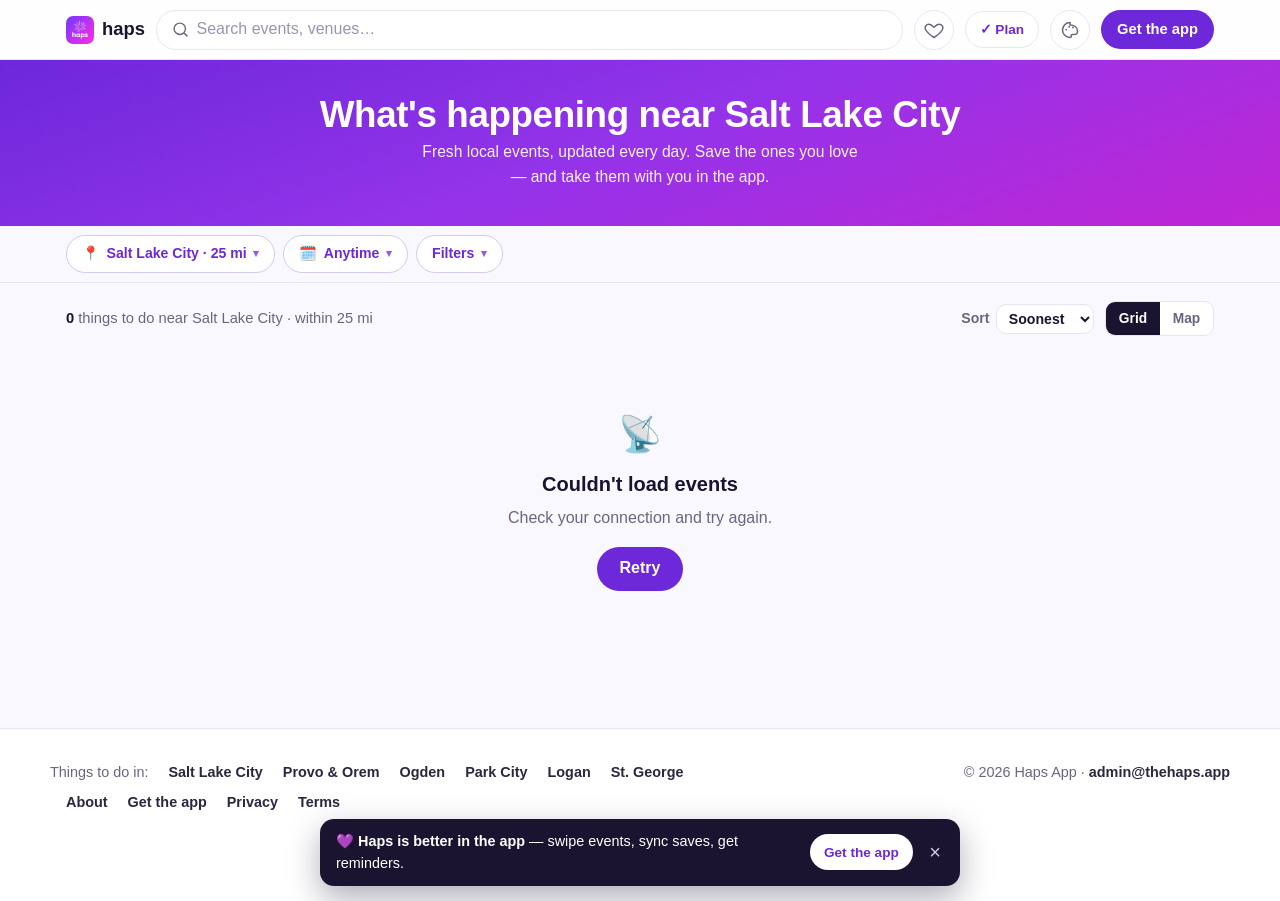
==== index.html @ 311d40e6 "Mirror the 4 new light themes to the web theme picker Add Meadow / Rose / Sky / Linen to events.css " ====
<!DOCTYPE html>
<html lang="en">
<head>
<meta charset="utf-8">
<meta name="viewport" content="width=device-width, initial-scale=1">
<title>Haps — Things to Do in Salt Lake City &amp; Utah | Local Events</title>
<meta name="description" content="Find things to do in Salt Lake City, Provo, Ogden, Park City, and across Utah — concerts, festivals, food, family fun, and more. Browse, filter, and save local events with Haps.">
<link rel="canonical" href="https://thehaps.app/">
<link rel="icon" href="/assets/icon-512.png">
<link rel="apple-touch-icon" href="/assets/icon-512.png">
<meta name="apple-itunes-app" content="app-id=6775696204">
<script>
// Shared event links land here as /#e={id}. Point the Smart App Banner's
// Open button at the event so the app deep-links straight to it. Must run
// synchronously in <head> — Safari reads the meta at page load.
(function () {
  var m = location.hash.match(/[#&]e=([A-Za-z0-9-]+)/);
  if (m) document.querySelector('meta[name="apple-itunes-app"]')
    .setAttribute('content', 'app-id=6775696204, app-argument=https://thehaps.app/event/' + m[1]);
})();
</script>
<meta property="og:type" content="website">
<meta property="og:site_name" content="Haps">
<meta property="og:title" content="Haps — Things to do near you">
<meta property="og:description" content="Concerts, food, festivals, family fun and more across Utah. Browse, filter, and save local events.">
<meta property="og:url" content="https://thehaps.app/">
<meta property="og:image" content="https://thehaps.app/assets/og-image.png">
<meta name="twitter:card" content="summary_large_image">
<script>
// Apply the saved theme before CSS paints, so there's no flash of the default.
(function () {
  try {
    var t = localStorage.getItem('hapsWebTheme');
    if (t) document.documentElement.setAttribute('data-theme', t);
  } catch (e) { /* private mode */ }
})();
</script>
<link rel="stylesheet" href="/events/events.css?v=10">
<script src="/assets/analytics.js"></script>
</head>
<body>

  <header class="topbar">
    <div class="topbar-inner">
      <a class="brand" href="/"><img src="/assets/icon-512.png" alt=""> haps</a>
      <div class="searchbox">
        <svg viewBox="0 0 24 24" aria-hidden="true"><path d="M21 21l-4.35-4.35M11 19a8 8 0 1 1 0-16 8 8 0 0 1 0 16z" fill="none" stroke="currentColor" stroke-width="2" stroke-linecap="round"/></svg>
        <input id="searchInput" type="search" placeholder="Search events, venues…" autocomplete="off" aria-label="Search events">
        <button id="searchClear" class="search-clear" aria-label="Clear search" hidden>&times;</button>
      </div>
      <button id="savedBtn" class="saved-btn" aria-pressed="false" title="Your saved events">
        <svg viewBox="0 0 24 24" aria-hidden="true"><path d="M12 21s-7.5-4.8-10-9.3C.4 8.6 2.4 5 6 5c2.2 0 3.6 1.2 6 3.6C14.4 6.2 15.8 5 18 5c3.6 0 5.6 3.6 4 6.7C19.5 16.2 12 21 12 21z"/></svg>
        <span id="savedCount" class="saved-count" hidden>0</span>
      </button>
      <div class="theme-wrap" id="themeWrap">
        <button id="themeBtn" class="theme-btn" title="Choose a theme" aria-haspopup="menu" aria-expanded="false">
          <svg viewBox="0 0 24 24" aria-hidden="true"><path d="M12 3a9 9 0 0 0 0 18c1.1 0 1.8-.9 1.5-1.9-.3-.9.4-1.6 1.3-1.6H17a4 4 0 0 0 4-4c0-5-4-7.5-9-7.5z" fill="none" stroke="currentColor" stroke-width="1.8" stroke-linejoin="round"/><circle cx="7.5" cy="11.5" r="1.1" fill="currentColor"/><circle cx="11" cy="8" r="1.1" fill="currentColor"/><circle cx="15.5" cy="9" r="1.1" fill="currentColor"/></svg>
        </button>
        <div id="themeMenu" class="theme-menu" role="menu" hidden>
          <div class="theme-menu-title">Theme</div>
          <button class="theme-opt" role="menuitemradio" data-theme-val="" style="--sw1:#6d28d9;--sw2:#c026d3"><span class="theme-sw"></span>Classic</button>
          <button class="theme-opt" role="menuitemradio" data-theme-val="aurora" style="--sw1:#6d5df6;--sw2:#c86dd7"><span class="theme-sw"></span>Aurora</button>
          <button class="theme-opt" role="menuitemradio" data-theme-val="daylight" style="--sw1:#4f46e5;--sw2:#ff6b4a"><span class="theme-sw"></span>Daylight</button>
          <button class="theme-opt" role="menuitemradio" data-theme-val="neon" style="--sw1:#0891b2;--sw2:#db2777"><span class="theme-sw"></span>Neon</button>
          <button class="theme-opt" role="menuitemradio" data-theme-val="sunset" style="--sw1:#ff5e62;--sw2:#ffc371"><span class="theme-sw"></span>Sunset</button>
          <button class="theme-opt" role="menuitemradio" data-theme-val="mono" style="--sw1:#141414;--sw2:#4a4a4a"><span class="theme-sw"></span>Mono</button>
          <button class="theme-opt" role="menuitemradio" data-theme-val="meadow" style="--sw1:#10b981;--sw2:#0891b2"><span class="theme-sw"></span>Meadow</button>
          <button class="theme-opt" role="menuitemradio" data-theme-val="rose" style="--sw1:#fb7185;--sw2:#e11d48"><span class="theme-sw"></span>Rose</button>
          <button class="theme-opt" role="menuitemradio" data-theme-val="sky" style="--sw1:#38bdf8;--sw2:#0284c7"><span class="theme-sw"></span>Sky</button>
          <button class="theme-opt" role="menuitemradio" data-theme-val="linen" style="--sw1:#f59e0b;--sw2:#b45309"><span class="theme-sw"></span>Linen</button>
        </div>
      </div>
      <div class="auth-wrap" id="authWrap" hidden>
        <button id="authBtn" class="auth-btn" title="Sign in" aria-haspopup="menu" aria-expanded="false">
          <span id="authLabel" class="auth-label">Sign in</span>
          <img id="authAvatar" class="auth-avatar" alt="" hidden>
        </button>
        <div id="authMenu" class="auth-menu" role="menu" hidden>
          <div class="auth-id">
            <strong id="authName"></strong>
            <span id="authEmail"></span>
          </div>
          <button id="signOutBtn" class="auth-signout" role="menuitem">Sign out</button>
        </div>
      </div>
      <a class="getapp-btn" href="/beta">Get the app</a>
    </div>
  </header>

  <section class="heroband" id="heroband">
    <h1>What's happening <span id="heroCity">near you</span></h1>
    <p>Fresh local events, updated every day. Save the ones you love — and take them with you in the app.</p>
  </section>

  <div class="filterbar" id="filterbar">
    <div class="pills-row">
      <button class="pill" id="locPill" aria-expanded="false" aria-controls="panelLoc">
        <span aria-hidden="true">📍</span><span class="pill-label" id="locLabel">Salt Lake City · 25 mi</span><span class="caret" aria-hidden="true">▾</span>
      </button>
      <button class="pill" id="timePill" aria-expanded="false" aria-controls="panelTime">
        <span aria-hidden="true">🗓️</span><span class="pill-label" id="timeLabel">Anytime</span><span class="caret" aria-hidden="true">▾</span>
      </button>
      <button class="pill" id="filtersPill" aria-expanded="false" aria-controls="panelFilters">
        <span class="pill-label" id="filtersLabel">Filters</span><span class="caret" aria-hidden="true">▾</span>
      </button>
    </div>

    <div class="panel" id="panelLoc" hidden aria-label="Location">
      <button class="loc-geo" id="useGeo">🧭 Use my location</button>
      <div class="loc-cities" id="cityList"></div>
      <h3 class="panel-h">Search radius · <output id="radiusVal" for="radiusSlider">25 mi</output></h3>
      <div class="loc-radius">
        <span class="rad-end" aria-hidden="true">1</span>
        <input type="range" class="rad-slider" id="radiusSlider" min="1" max="75" step="1" value="25" aria-label="Search radius in miles">
        <span class="rad-end" aria-hidden="true">75</span>
      </div>
      <p class="loc-note">Not in one of these areas yet? <a href="/about/#request">Request your city →</a></p>
    </div>

    <div class="panel" id="panelTime" hidden aria-label="When">
      <div class="chip-wrap" id="timeChips" role="group" aria-label="When">
        <button class="chip is-on" data-when="all">Anytime</button>
        <button class="chip" data-when="now">Now</button>
        <button class="chip" data-when="today">Today</button>
        <button class="chip" data-when="tonight">Tonight</button>
        <button class="chip" data-when="tomorrow">Tomorrow</button>
        <button class="chip" data-when="weekend">This weekend</button>
        <button class="chip" data-when="week">Next 7 days</button>
        <button class="chip" id="dateChip" aria-haspopup="dialog">📅 Pick a date</button>
      </div>
    </div>

    <div class="panel" id="panelFilters" hidden aria-label="Filters">
      <h3 class="panel-h">Price</h3>
      <div class="chip-wrap">
        <button class="chip chip-free" id="freeChip" aria-pressed="false">Free events only</button>
      </div>
      <h3 class="panel-h">Categories</h3>
      <div class="chip-wrap" id="catChips" role="group" aria-label="Categories"></div>
      <button class="panel-clear" id="filtersClear" hidden>Clear all filters</button>
    </div>
  </div>

  <main class="content">
    <div class="toolbar">
      <p class="result-meta" id="resultMeta">Loading events…</p>
      <div class="toolbar-right">
        <label class="sort-wrap">Sort
          <select id="sortSel" aria-label="Sort events">
            <option value="soonest">Soonest</option>
            <option value="trending">Trending</option>
          </select>
        </label>
        <div class="view-toggle" role="group" aria-label="View">
          <button id="viewGrid" class="is-on" aria-pressed="true">Grid</button>
          <button id="viewMap" aria-pressed="false">Map</button>
        </div>
      </div>
    </div>

    <div class="saved-note" id="savedNote" hidden>
      <strong>Your saves live in this browser.</strong> Sign in or get the Haps app to sync them across your devices. <a href="/beta">Get the app →</a>
    </div>

    <div class="grid" id="grid" aria-live="polite"></div>
    <div id="mapWrap" class="map-wrap" hidden><div id="map"></div></div>

    <div class="state-box" id="stateBox" hidden></div>
    <div class="load-more" id="loadMoreWrap" hidden>
      <button id="loadMoreBtn" class="load-more-btn">Show more events</button>
    </div>
    <div id="sentinel" aria-hidden="true"></div>
  </main>

  <div class="app-banner" id="appBanner" hidden>
    <span>💜 <strong>Haps is better in the app</strong> — swipe events, sync saves, get reminders.</span>
    <a href="/beta">Get the app</a>
    <button id="bannerClose" aria-label="Dismiss">&times;</button>
  </div>

  <dialog class="cal-dialog" id="calDialog" aria-label="Pick a date">
    <div class="cal-head">
      <h2 id="calTitle">Month</h2>
      <div class="cal-nav">
        <button class="dlg-close" id="calPrev" aria-label="Previous month">‹</button>
        <button class="dlg-close" id="calNext" aria-label="Next month">›</button>
        <button class="dlg-close" data-close="calDialog" aria-label="Close">&times;</button>
      </div>
    </div>
    <div class="cal-dow" id="calDow" aria-hidden="true"></div>
    <div class="cal-days" id="calGrid"></div>
    <button class="cal-clear" id="calClear">Clear date — show any time</button>
  </dialog>

  <dialog class="detail-dialog" id="detailDialog" aria-label="Event details">
    <div id="detailBody"></div>
  </dialog>

  <dialog class="img-dialog" id="imgDialog" aria-label="Event image, tap to close">
    <button class="dlg-close img-close" data-close="imgDialog" aria-label="Close image">&times;</button>
    <img id="imgFull" src="" alt="Event image">
  </dialog>

  <div class="toast" id="toast" role="status" aria-live="polite" hidden></div>

  <footer class="footer">
    <div class="inner">
      <span class="links">Things to do in:
        <a href="/events/salt-lake-city/">Salt Lake City</a>
        <a href="/events/provo/">Provo &amp; Orem</a>
        <a href="/events/ogden/">Ogden</a>
        <a href="/events/park-city/">Park City</a>
        <a href="/events/logan/">Logan</a>
        <a href="/events/st-george/">St. George</a>
      </span>
      <span>© 2026 Haps App · <a href="mailto:admin@thehaps.app">admin@thehaps.app</a></span>
      <span class="links">
        <a href="/about/">About</a>
        <a href="/beta">Get the app</a>
        <a href="/privacy">Privacy</a>
        <a href="/terms">Terms</a>
      </span>
    </div>
  </footer>

  <noscript>
    <div style="max-width:560px;margin:3rem auto;padding:0 1.25rem;text-align:center;font-family:sans-serif">
      <p>Browsing events on the web needs JavaScript enabled.</p>
      <p><a href="/events/salt-lake-city/">Things to do in Salt Lake City</a> · <a href="/events/provo/">Provo</a> · <a href="/events/ogden/">Ogden</a> · <a href="/events/park-city/">Park City</a> · <a href="/events/logan/">Logan</a> · <a href="/events/st-george/">St. George</a></p>
      <p><a href="/about/">Learn about Haps</a> · <a href="/beta">Get the app →</a></p>
    </div>
  </noscript>

  <script src="https://cdn.jsdelivr.net/npm/@supabase/supabase-js@2"></script>
  <script src="/events/app.js?v=17"></script>
</body>
</html>
---- events/events.css ----
/* Haps — /events web browser */
:root {
  /* Classic (default) — the app's original violet/fuchsia. */
  --violet: #6d28d9;
  --violet-2: #9333ea;
  --fuchsia: #c026d3;
  --ink: #1b1430;
  --body: #2c2640;
  --muted: #6b6580;
  --line: #e9e4f2;
  --bg: #faf8ff;
  --card: #ffffff;
  --shadow: 0 2px 10px rgba(27,20,48,.07);
  --shadow-lift: 0 10px 28px rgba(27,20,48,.16);
  --radius: 18px;
  --maxw: 1180px;
  /* Accent-derived tokens (themes override these). */
  --accent-hover: #5b21b6;
  --accent-soft: #f6f1ff;
  --accent-soft2: #f3edff;
  --saved-soft: #fdf2fb;
  --saved-line: #f0c8ec;
  --accent-glow: rgba(109,40,217,.13);
  --accent-shadow: rgba(109,40,217,.28);
  --g1: #6d28d9;
  --g2: #9333ea;
  --g3: #c026d3;
}

/* ---- Themes (match the app's design palettes; the web browser is light-first,
   so each uses that design's AA-compliant light accents). Set via the
   data-theme attribute on <html>. ---- */
:root[data-theme="aurora"] {
  --violet: #5d4de6; --violet-2: #7c6bf0; --fuchsia: #9b5de5;
  --bg: #f5f4fb; --accent-hover: #4a3ccf;
  --accent-soft: #f1effb; --accent-soft2: #ece9fb;
  --saved-soft: #f5effb; --saved-line: #ddd0f5;
  --accent-glow: rgba(93,77,230,.15); --accent-shadow: rgba(93,77,230,.30);
  --g1: #6d5df6; --g2: #9b6bff; --g3: #c86dd7;
}
:root[data-theme="daylight"] {
  --violet: #4f46e5; --violet-2: #6f66f5; --fuchsia: #ff6b4a;
  --bg: #fbfaf7; --accent-hover: #3a32cc;
  --accent-soft: #eeedfc; --accent-soft2: #e9e8fb;
  --saved-soft: #fff0ec; --saved-line: #ffd2c6;
  --accent-glow: rgba(79,70,229,.15); --accent-shadow: rgba(79,70,229,.30);
  --g1: #4f46e5; --g2: #7c6bf0; --g3: #ff6b4a;
}
:root[data-theme="neon"] {
  --violet: #0e7490; --violet-2: #0891b2; --fuchsia: #db2777;
  --bg: #f0f8fa; --accent-hover: #0b5d74;
  --accent-soft: #e2f3f7; --accent-soft2: #d8eef3;
  --saved-soft: #fdecf4; --saved-line: #f5c2da;
  --accent-glow: rgba(8,145,178,.15); --accent-shadow: rgba(8,145,178,.32);
  --g1: #0891b2; --g2: #6d5df6; --g3: #db2777;
}
:root[data-theme="sunset"] {
  --violet: #c73c1e; --violet-2: #e0552e; --fuchsia: #d97316;
  --bg: #fff7f0; --accent-hover: #a82f15;
  --accent-soft: #fdeee6; --accent-soft2: #fbe7da;
  --saved-soft: #fdeee6; --saved-line: #f5cdb3;
  --accent-glow: rgba(199,60,30,.15); --accent-shadow: rgba(199,60,30,.30);
  --g1: #ff5e62; --g2: #ff9966; --g3: #ffc371;
}
:root[data-theme="mono"] {
  --violet: #141414; --violet-2: #2e2e2e; --fuchsia: #141414;
  --ink: #0a0a0a; --body: #2a2a2a; --muted: #6a6a6a; --line: #e2e2dc;
  --bg: #f4f4f0; --accent-hover: #000000;
  --accent-soft: #ececea; --accent-soft2: #e6e6e2;
  --saved-soft: #ececea; --saved-line: #cfcfca;
  --accent-glow: rgba(20,20,20,.12); --accent-shadow: rgba(20,20,20,.22);
  --g1: #141414; --g2: #2e2e2e; --g3: #4a4a4a;
}
:root[data-theme="meadow"] {
  --violet: #047857; --violet-2: #0e7490; --fuchsia: #0e7490;
  --bg: #f4faf6; --accent-hover: #036848;
  --accent-soft: #e8f5ef; --accent-soft2: #def0e8;
  --saved-soft: #e8f5ef; --saved-line: #bfe3d4;
  --accent-glow: rgba(4,120,87,.15); --accent-shadow: rgba(4,120,87,.28);
  --g1: #10b981; --g2: #0e9f6e; --g3: #0891b2;
}
:root[data-theme="rose"] {
  --violet: #be123c; --violet-2: #e11d48; --fuchsia: #e11d48;
  --bg: #fff5f7; --accent-hover: #9f0e33;
  --accent-soft: #fdeaf0; --accent-soft2: #fbe0e9;
  --saved-soft: #fdeaf0; --saved-line: #f5c2d5;
  --accent-glow: rgba(190,18,60,.14); --accent-shadow: rgba(190,18,60,.28);
  --g1: #fb7185; --g2: #f43f5e; --g3: #e11d48;
}
:root[data-theme="sky"] {
  --violet: #0369a1; --violet-2: #2563eb; --fuchsia: #2563eb;
  --bg: #f1f8fd; --accent-hover: #02547f;
  --accent-soft: #e6f2fb; --accent-soft2: #d9ecfa;
  --saved-soft: #e6f2fb; --saved-line: #bbddf5;
  --accent-glow: rgba(3,105,161,.14); --accent-shadow: rgba(3,105,161,.28);
  --g1: #38bdf8; --g2: #0ea5e9; --g3: #0284c7;
}
:root[data-theme="linen"] {
  --violet: #9a3412; --violet-2: #b45309; --fuchsia: #b45309;
  --bg: #faf6ef; --accent-hover: #7e2a0e;
  --accent-soft: #f6eee3; --accent-soft2: #f2e6d5;
  --saved-soft: #f6eee3; --saved-line: #e5cba8;
  --accent-glow: rgba(154,52,18,.14); --accent-shadow: rgba(154,52,18,.28);
  --g1: #f59e0b; --g2: #d97706; --g3: #b45309;
}
* { box-sizing: border-box; }
[hidden] { display: none !important; }
html { scroll-behavior: smooth; }
body {
  margin: 0; color: var(--body); background: var(--bg);
  font: 16px/1.55 -apple-system, BlinkMacSystemFont, "Segoe UI", Roboto, Helvetica, Arial, sans-serif;
  -webkit-font-smoothing: antialiased;
}
a { color: var(--violet); text-decoration: none; }
img { max-width: 100%; display: block; }
button { font: inherit; cursor: pointer; -webkit-tap-highlight-color: transparent; }

/* ---- topbar ---- */
.topbar {
  position: sticky; top: 0; z-index: 40;
  background: rgba(255,255,255,.82);
  backdrop-filter: blur(14px); -webkit-backdrop-filter: blur(14px);
  border-bottom: 1px solid var(--line);
}
.topbar-inner {
  max-width: var(--maxw); margin: 0 auto; padding: .6rem 1rem;
  display: flex; align-items: center; gap: .7rem;
}
.brand { display: flex; align-items: center; gap: .5rem; font-weight: 800; color: var(--ink); font-size: 1.15rem; flex: 0 0 auto; }
.brand img { height: 28px; width: 28px; border-radius: 7px; }
.searchbox {
  flex: 1 1 auto; min-width: 0; position: relative; display: flex; align-items: center;
  background: #fff; border: 1px solid var(--line); border-radius: 999px; padding: .42rem .9rem;
  transition: border-color .12s ease, box-shadow .12s ease;
}
.searchbox:focus-within { border-color: var(--violet); box-shadow: 0 0 0 3px var(--accent-glow); }
.searchbox svg { width: 17px; height: 17px; color: var(--muted); flex: 0 0 auto; margin-right: .5rem; }
.searchbox input {
  flex: 1 1 auto; min-width: 0; border: 0; outline: 0; background: none;
  font: inherit; color: var(--ink); padding: 0;
}
.searchbox input::placeholder { color: #9b95ad; }
.searchbox input::-webkit-search-cancel-button { display: none; }
.search-clear {
  border: 0; background: var(--line); color: var(--body);
  width: 20px; height: 20px; border-radius: 50%; line-height: 1; font-size: .95rem;
  display: flex; align-items: center; justify-content: center; flex: 0 0 auto;
}
.saved-btn {
  position: relative; flex: 0 0 auto; width: 40px; height: 40px; border-radius: 50%;
  border: 1px solid var(--line); background: #fff; color: var(--muted);
  display: flex; align-items: center; justify-content: center;
  transition: color .12s ease, border-color .12s ease, background .12s ease;
}
.saved-btn svg { width: 20px; height: 20px; fill: none; stroke: currentColor; stroke-width: 1.8; }
.saved-btn[aria-pressed="true"] { background: var(--saved-soft); border-color: var(--saved-line); color: var(--fuchsia); }
.saved-btn[aria-pressed="true"] svg { fill: currentColor; }
.saved-count {
  position: absolute; top: -4px; right: -4px; min-width: 17px; height: 17px; padding: 0 4px;
  background: var(--fuchsia); color: #fff; font-size: .66rem; font-weight: 800;
  border-radius: 999px; display: flex; align-items: center; justify-content: center;
}
.getapp-btn {
  flex: 0 0 auto; background: var(--violet); color: #fff; font-weight: 700; font-size: .92rem;
  padding: .5rem 1rem; border-radius: 999px; white-space: nowrap;
}
.getapp-btn:hover { background: var(--accent-hover); }

/* ---- theme picker ---- */
.theme-wrap { position: relative; flex: 0 0 auto; }
.theme-btn {
  width: 40px; height: 40px; border-radius: 50%;
  border: 1px solid var(--line); background: #fff; color: var(--muted);
  display: flex; align-items: center; justify-content: center;
  transition: color .12s ease, border-color .12s ease;
}
.theme-btn:hover { color: var(--violet); border-color: var(--saved-line); }
.theme-btn svg { width: 20px; height: 20px; }
.theme-menu {
  position: absolute; right: 0; top: calc(100% + 8px); z-index: 60; min-width: 184px;
  background: var(--card); border: 1px solid var(--line); border-radius: 14px; padding: .5rem;
  box-shadow: 0 14px 36px rgba(40,16,70,.18);
}
.theme-menu-title { font-size: .72rem; font-weight: 800; letter-spacing: .04em; text-transform: uppercase; color: var(--muted); padding: .2rem .5rem .45rem; }
.theme-opt {
  width: 100%; display: flex; align-items: center; gap: .6rem; text-align: left;
  border: 0; background: none; font: inherit; font-weight: 600; color: var(--body);
  padding: .5rem; border-radius: 9px; cursor: pointer;
}
.theme-opt:hover { background: var(--accent-soft); }
.theme-opt[aria-checked="true"] { color: var(--violet); }
.theme-opt[aria-checked="true"] .theme-sw { box-shadow: 0 0 0 2px var(--card), 0 0 0 4px var(--violet); }
.theme-sw {
  width: 22px; height: 22px; border-radius: 7px; flex: 0 0 auto;
  background: linear-gradient(135deg, var(--sw1), var(--sw2));
}

/* ---- account / sign-in ---- */
.auth-wrap { position: relative; flex: 0 0 auto; }
.auth-btn {
  display: inline-flex; align-items: center; justify-content: center;
  border: 0; background: none; padding: 0; cursor: pointer; font: inherit;
}
/* signed-out: plain text link */
.auth-label {
  color: var(--violet); font-weight: 700; font-size: .92rem; white-space: nowrap; padding: .4rem .25rem;
}
.auth-btn:hover .auth-label { text-decoration: underline; }
/* signed-in: small round avatar */
.auth-avatar {
  width: 32px; height: 32px; border-radius: 50%; object-fit: cover;
  border: 1px solid var(--line); display: block;
  transition: border-color .12s ease;
}
.auth-btn:hover .auth-avatar { border-color: #c9b6ee; }
.auth-menu {
  position: absolute; right: 0; top: calc(100% + 8px); z-index: 60; min-width: 210px;
  background: #fff; border: 1px solid var(--line); border-radius: 14px; padding: .85rem;
  box-shadow: 0 14px 36px rgba(40,16,70,.18);
}
.auth-id {
  display: flex; flex-direction: column; gap: .12rem; min-width: 0;
  padding: 0 .15rem .6rem; margin-bottom: .5rem; border-bottom: 1px solid var(--line);
}
.auth-id strong { font-size: .94rem; color: var(--ink); overflow: hidden; text-overflow: ellipsis; white-space: nowrap; }
.auth-id span { font-size: .82rem; color: var(--muted); overflow: hidden; text-overflow: ellipsis; white-space: nowrap; }
.auth-signout {
  width: 100%; text-align: left; border: 0; background: none; cursor: pointer;
  font: inherit; font-weight: 600; color: var(--body); padding: .5rem .15rem; border-radius: 8px;
}
.auth-signout:hover { background: var(--accent-soft); color: var(--violet); }
@media (max-width: 560px) {
  .brand span, .brand { font-size: 0; }       /* icon-only brand on phones */
  .brand img { height: 30px; width: 30px; }
  .getapp-btn { font-size: .84rem; padding: .45rem .8rem; }
  /* The topbar has too many controls to also fit a usable search inline, so
     the brand + action buttons sit on row 1 and the search drops to its own
     full-width row below — a proper, comfortably tappable target. */
  .topbar-inner { flex-wrap: wrap; row-gap: .55rem; }
  .searchbox { order: 5; flex: 1 0 100%; padding: .62rem 1rem; }
  .searchbox svg { width: 19px; height: 19px; }
  .searchbox input { font-size: 16px; }       /* 16px prevents iOS focus-zoom */
}

/* ---- hero band ---- */
.heroband {
  background: linear-gradient(160deg, var(--g1) 0%, var(--g2) 48%, var(--g3) 100%);
  color: #fff; text-align: center; padding: 2.1rem 1.25rem 2.3rem;
}
.heroband h1 { margin: 0 0 .25rem; font-size: clamp(1.5rem, 4.5vw, 2.3rem); letter-spacing: -.4px; line-height: 1.15; }
.heroband p { margin: 0 auto; opacity: .93; max-width: 52ch; font-size: .98rem; }

/* ---- filter bar ---- */
.filterbar {
  position: sticky; top: var(--topbar-h, 57px); z-index: 30;
  background: rgba(250,248,255,.92);
  backdrop-filter: blur(12px); -webkit-backdrop-filter: blur(12px);
  border-bottom: 1px solid var(--line);
  padding: .55rem 0 .6rem;
}
.pills-row {
  max-width: var(--maxw); margin: 0 auto; padding: 0 1rem;
  display: flex; align-items: center; gap: .5rem;
}
.pill {
  display: inline-flex; align-items: center; gap: .4rem;
  /* time/filters pills keep their natural width; only the location pill
     (longest label) is allowed to shrink and ellipsize */
  flex: 0 0 auto;
  border: 1px solid #d6c9f2; background: #fff; color: var(--violet);
  font-weight: 700; font-size: .88rem; padding: .45rem .95rem; border-radius: 999px;
  transition: background .12s ease, border-color .12s ease, color .12s ease, box-shadow .12s ease;
}
.pill:hover { background: var(--accent-soft); }
.pill .pill-label { overflow: hidden; text-overflow: ellipsis; white-space: nowrap; }
.pill .caret { font-size: .68rem; opacity: .75; transition: transform .15s ease; }
.pill.is-open { background: var(--violet); border-color: var(--violet); color: #fff; box-shadow: 0 4px 14px var(--accent-shadow); }
.pill.is-open .caret { transform: rotate(180deg); }
.pill.has-active:not(.is-open) { background: var(--accent-soft2); }
#locPill { flex-shrink: 1; min-width: 0; }   /* ellipsize the city name before overflowing the row */
@media (max-width: 430px) { .pill { font-size: .82rem; padding: .42rem .65rem; gap: .3rem; } }

/* expanding option panel under the pills (one open at a time) */
.panel {
  max-width: var(--maxw); margin: .55rem auto 0; padding: .85rem 1rem .9rem;
  border-top: 1px solid var(--line);
  max-height: min(58vh, 480px); overflow-y: auto;
}
.panel-h {
  margin: .95rem 0 .5rem; font-size: .7rem; font-weight: 800;
  letter-spacing: .07em; text-transform: uppercase; color: var(--muted);
}
.panel-h:first-child { margin-top: 0; }
.chip-wrap { display: flex; flex-wrap: wrap; gap: .45rem; padding: 2px; }
.panel-clear {
  margin: 1rem 0 .1rem; border: 0; background: none; padding: 0;
  color: var(--violet); font-weight: 700; font-size: .88rem; text-decoration: underline;
}
.chip {
  flex: 0 0 auto; border: 1px solid var(--line); background: #fff; color: var(--body);
  font-weight: 600; font-size: .87rem; padding: .38rem .85rem; border-radius: 999px;
  transition: background .12s ease, color .12s ease, border-color .12s ease, transform .08s ease;
  white-space: nowrap;
}
.chip:hover { border-color: #cfc4e8; }
.chip:active { transform: scale(.97); }
.chip.is-on { background: var(--ink); border-color: var(--ink); color: #fff; }
.chip-free.is-on { background: #15803d; border-color: #15803d; }
.chip-cat.is-on { background: var(--violet); border-color: var(--violet); }

/* ---- content / toolbar ---- */
.content { max-width: var(--maxw); margin: 0 auto; padding: 1.1rem 1rem 3rem; }
.toolbar { display: flex; align-items: center; justify-content: space-between; gap: 1rem; flex-wrap: wrap; margin-bottom: .9rem; }
.result-meta { margin: 0; color: var(--muted); font-size: .92rem; }
.result-meta strong { color: var(--ink); }
.toolbar-right { display: flex; align-items: center; gap: .7rem; }
.sort-wrap { color: var(--muted); font-size: .88rem; font-weight: 600; display: flex; align-items: center; gap: .4rem; }
.sort-wrap select {
  font: inherit; font-weight: 700; color: var(--ink); background: #fff;
  border: 1px solid var(--line); border-radius: 10px; padding: .32rem .5rem;
}
.view-toggle { display: flex; border: 1px solid var(--line); border-radius: 10px; overflow: hidden; background: #fff; }
.view-toggle button { border: 0; background: none; padding: .38rem .8rem; font-weight: 700; font-size: .86rem; color: var(--muted); }
.view-toggle button.is-on { background: var(--ink); color: #fff; }

.saved-note {
  background: #fdf4ff; border: 1px solid #f3d4f7; color: var(--body);
  border-radius: 12px; padding: .7rem 1rem; font-size: .92rem; margin-bottom: 1rem;
}

/* ---- grid & cards ---- */
.grid { display: grid; grid-template-columns: repeat(auto-fill, minmax(250px, 1fr)); gap: 1rem; }
.card {
  background: var(--card); border: 1px solid var(--line); border-radius: var(--radius);
  overflow: hidden; cursor: pointer; box-shadow: var(--shadow);
  transition: transform .14s ease, box-shadow .14s ease;
  display: flex; flex-direction: column; position: relative;
}
.card:hover { transform: translateY(-3px); box-shadow: var(--shadow-lift); }
.card:focus-visible { outline: 2px solid var(--violet); outline-offset: 2px; }
.card-media {
  position: relative; aspect-ratio: 16 / 10; overflow: hidden;
  background: linear-gradient(135deg, var(--g1, #7c3aed), var(--g2, #c026d3));
  display: flex; align-items: center; justify-content: center;
}
.card-media img { position: absolute; inset: 0; width: 100%; height: 100%; object-fit: cover; }
.card-media .fallback-emoji { font-size: 2.6rem; filter: drop-shadow(0 4px 10px rgba(0,0,0,.25)); }
.date-badge {
  position: absolute; top: .6rem; left: .6rem; z-index: 2;
  background: rgba(255,255,255,.96); color: var(--ink); border-radius: 10px;
  padding: .28rem .55rem; text-align: center; line-height: 1.05;
  font-weight: 800; font-size: .68rem; letter-spacing: .04em; text-transform: uppercase;
  box-shadow: 0 2px 8px rgba(0,0,0,.18);
}
.date-badge .dnum { display: block; font-size: 1.05rem; letter-spacing: 0; }
.heart-btn {
  position: absolute; top: .55rem; right: .55rem; z-index: 2;
  width: 34px; height: 34px; border-radius: 50%; border: 0;
  background: rgba(255,255,255,.92); color: #7a7490;
  display: flex; align-items: center; justify-content: center;
  box-shadow: 0 2px 8px rgba(0,0,0,.18); transition: transform .1s ease, color .1s ease;
}
.heart-btn:hover { transform: scale(1.08); }
.heart-btn svg { width: 18px; height: 18px; fill: none; stroke: currentColor; stroke-width: 2; }
.heart-btn.is-saved { color: var(--fuchsia); }
.heart-btn.is-saved svg { fill: currentColor; stroke: var(--fuchsia); }
.flag-badges { position: absolute; bottom: .55rem; left: .6rem; z-index: 2; display: flex; gap: .35rem; }
.flag-badge {
  font-size: .66rem; font-weight: 800; letter-spacing: .03em; text-transform: uppercase;
  padding: .22rem .5rem; border-radius: 999px; color: #fff; background: rgba(27,20,48,.72);
  backdrop-filter: blur(4px);
}
.flag-badge.b-free { background: #15803d; }
.flag-badge.b-feat { background: linear-gradient(135deg, var(--g1), var(--g3)); }
.card-body { padding: .8rem .9rem .95rem; display: flex; flex-direction: column; gap: .3rem; flex: 1; }
.card-when { color: var(--violet); font-weight: 700; font-size: .8rem; letter-spacing: .01em; }
.card-title {
  margin: 0; color: var(--ink); font-size: 1.02rem; line-height: 1.3; font-weight: 700;
  display: -webkit-box; -webkit-line-clamp: 2; -webkit-box-orient: vertical; overflow: hidden;
}
.card-venue {
  color: var(--muted); font-size: .85rem;
  display: -webkit-box; -webkit-line-clamp: 1; -webkit-box-orient: vertical; overflow: hidden;
}
.card-tags { margin-top: auto; padding-top: .45rem; display: flex; flex-wrap: wrap; gap: .35rem; }
.tag {
  font-size: .72rem; font-weight: 700; color: var(--violet);
  background: var(--accent-soft2); border-radius: 999px; padding: .18rem .55rem;
}
.tag.t-dates { color: #0e7490; background: #e0f5fa; }
.tag.t-dist { color: var(--muted); background: #f1eff6; }

/* promo card */
.card-promo {
  background: linear-gradient(160deg, var(--g1) 0%, var(--g2) 55%, var(--g3) 100%);
  border: 0; color: #fff; display: flex; flex-direction: column;
  align-items: flex-start; justify-content: center; gap: .6rem; padding: 1.4rem 1.3rem;
  cursor: default;
}
.card-promo h3 { margin: 0; font-size: 1.25rem; line-height: 1.25; letter-spacing: -.2px; }
.card-promo p { margin: 0; opacity: .92; font-size: .92rem; }
.card-promo a {
  background: #fff; color: var(--violet); font-weight: 800; font-size: .92rem;
  padding: .55rem 1.1rem; border-radius: 999px; margin-top: .35rem;
}

/* skeletons */
.sk { pointer-events: none; }
.sk .card-media { background: #ece7f6; }
.sk-line { height: 12px; border-radius: 6px; background: #ece7f6; }
.sk-line.w60 { width: 60%; } .sk-line.w90 { width: 90%; } .sk-line.w40 { width: 40%; }
@keyframes shimmer { 0% { opacity: .55; } 50% { opacity: 1; } 100% { opacity: .55; } }
.sk .card-media, .sk-line { animation: shimmer 1.3s ease-in-out infinite; }

/* ---- map ---- */
.map-wrap { border-radius: var(--radius); overflow: hidden; border: 1px solid var(--line); box-shadow: var(--shadow); }
#map { height: min(72vh, 640px); width: 100%; }
.map-pop { font: 13px/1.4 -apple-system, BlinkMacSystemFont, "Segoe UI", Roboto, sans-serif; max-width: 220px; }
.map-pop .mp-title { font-weight: 800; color: var(--ink); margin: 0 0 .15rem; }
.map-pop .mp-meta { color: var(--muted); margin: 0 0 .4rem; }
.map-pop button {
  border: 0; background: var(--violet); color: #fff; font-weight: 700;
  border-radius: 8px; padding: .3rem .7rem; font-size: .8rem;
}

/* ---- states / load more ---- */
.state-box { text-align: center; padding: 3.5rem 1rem; color: var(--muted); }
.state-box .big { font-size: 2.2rem; margin-bottom: .5rem; }
.state-box h2 { color: var(--ink); margin: 0 0 .35rem; font-size: 1.25rem; }
.state-box p { margin: 0 0 1rem; }
.state-box button, .state-box a.btnish {
  display: inline-block; border: 0; background: var(--violet); color: #fff; font-weight: 700;
  padding: .6rem 1.4rem; border-radius: 999px;
}
.load-more { text-align: center; margin-top: 1.6rem; }
.load-more-btn {
  border: 1px solid #d6c9f2; background: #fff; color: var(--violet); font-weight: 700;
  padding: .65rem 1.6rem; border-radius: 999px;
}
.load-more-btn:hover { background: var(--accent-soft); }
#sentinel { height: 1px; }

/* ---- app banner ---- */
.app-banner {
  position: fixed; left: 50%; transform: translateX(-50%); bottom: .9rem; z-index: 45;
  width: min(94vw, 640px);
  background: var(--ink); color: #fff; border-radius: 14px;
  display: flex; align-items: center; gap: .8rem; padding: .7rem 1rem;
  box-shadow: 0 12px 32px rgba(27,20,48,.35); font-size: .9rem;
}
.app-banner span { flex: 1 1 auto; min-width: 0; }
.app-banner a {
  flex: 0 0 auto; background: #fff; color: var(--violet); font-weight: 800;
  padding: .45rem .9rem; border-radius: 999px; font-size: .85rem; white-space: nowrap;
}
.app-banner button { flex: 0 0 auto; border: 0; background: none; color: #cfc9e2; font-size: 1.25rem; line-height: 1; padding: .2rem; }

/* ---- dialogs ---- */
dialog { border: 0; padding: 0; background: none; max-width: none; max-height: none; }
dialog::backdrop { background: rgba(15,10,28,.55); backdrop-filter: blur(2px); }
.dlg-close {
  border: 0; background: #f1eef8; color: var(--body); width: 34px; height: 34px;
  border-radius: 50%; font-size: 1.25rem; line-height: 1;
  display: flex; align-items: center; justify-content: center;
}
.dlg-close:hover { background: #e7e2f3; }

/* location panel pieces */
.loc-geo {
  display: block; width: 100%; max-width: 360px;
  border: 1px dashed #c9b8ee; background: #faf7ff; color: var(--violet);
  font-weight: 700; border-radius: 12px; padding: .65rem; margin-bottom: .8rem;
}
.loc-geo:hover { background: var(--accent-soft2); }
.loc-cities { display: grid; grid-template-columns: repeat(auto-fill, minmax(150px, 1fr)); gap: .5rem; max-width: 720px; }
.loc-city {
  border: 1px solid var(--line); background: #fff; border-radius: 12px; padding: .6rem .4rem;
  font-weight: 600; color: var(--body); font-size: .92rem;
}
.loc-city.is-on { border-color: var(--violet); background: var(--accent-soft2); color: var(--violet); font-weight: 800; }
.loc-radius { display: flex; align-items: center; gap: .7rem; max-width: 420px; }
.rad-end { font-size: .8rem; font-weight: 600; color: var(--muted); flex: 0 0 auto; }
.rad-slider {
  flex: 1; min-width: 0; appearance: none; -webkit-appearance: none;
  height: 7px; border-radius: 999px; background: #e9e2f8; cursor: pointer; margin: .55rem 0;
}
.rad-slider::-webkit-slider-thumb {
  -webkit-appearance: none; width: 24px; height: 24px; border-radius: 50%;
  background: var(--violet); border: 3px solid #fff; box-shadow: 0 1px 6px rgba(27,20,48,.35);
}
.rad-slider::-moz-range-thumb {
  width: 18px; height: 18px; border-radius: 50%;
  background: var(--violet); border: 3px solid #fff; box-shadow: 0 1px 6px rgba(27,20,48,.35);
}
.rad-slider:focus-visible { outline: 2px solid var(--violet); outline-offset: 4px; }
#radiusVal { color: var(--violet); font-weight: 800; }
.loc-note { margin: .9rem 0 0; color: var(--muted); font-size: .88rem; }

/* ---- calendar dialog ---- */
.cal-dialog {
  margin: auto; width: min(92vw, 372px); background: #fff; border-radius: 20px;
  padding: 1.1rem 1.1rem 1.2rem; box-shadow: 0 24px 64px rgba(0,0,0,.3);
}
.cal-head { display: flex; align-items: center; justify-content: space-between; gap: .4rem; margin-bottom: .6rem; }
.cal-head h2 { margin: 0; color: var(--ink); font-size: 1.08rem; flex: 1 1 auto; }
.cal-nav { display: flex; gap: .35rem; }
.cal-nav .dlg-close:disabled { opacity: .35; cursor: default; }
.cal-dow, .cal-days { display: grid; grid-template-columns: repeat(7, 1fr); gap: 2px; }
.cal-dow span {
  text-align: center; font-size: .68rem; font-weight: 800; color: var(--muted);
  text-transform: uppercase; letter-spacing: .04em; padding: .15rem 0 .4rem;
}
.cal-day {
  aspect-ratio: 1; border: 0; background: none; border-radius: 10px;
  font-weight: 600; color: var(--body); font-size: .92rem;
  display: flex; align-items: center; justify-content: center;
}
.cal-day:hover { background: var(--accent-soft2); }
.cal-day:disabled { color: #c9c4d8; cursor: default; background: none; }
.cal-day.is-today { box-shadow: inset 0 0 0 1.5px var(--violet); }
.cal-day.is-sel { background: var(--violet); color: #fff; }
.cal-day.is-sel:hover { background: var(--violet); }
.cal-blank { aspect-ratio: 1; }
.cal-clear {
  width: 100%; margin-top: .75rem; border: 1px solid var(--line); background: #fff;
  color: var(--violet); font-weight: 700; border-radius: 10px; padding: .55rem;
}
.cal-clear:hover { background: var(--accent-soft); }

/* ---- detail dialog ---- */
.detail-dialog {
  margin: auto; width: min(96vw, 660px); background: #fff; border-radius: 22px;
  box-shadow: 0 24px 64px rgba(0,0,0,.35); overflow: hidden;
  max-height: calc(100vh - 3rem);
}
.detail-dialog > div { overflow-y: auto; max-height: calc(100vh - 3rem); }
@media (max-width: 560px) {
  .detail-dialog {
    width: 100vw; margin: auto 0 0; border-radius: 20px 20px 0 0; max-height: 94dvh;
  }
  .detail-dialog > div { max-height: 94dvh; }
}
.dt-media { position: relative; aspect-ratio: 16 / 9; background: linear-gradient(135deg, var(--g1, #7c3aed), var(--g2, #c026d3)); display: flex; align-items: center; justify-content: center; }
.dt-media img { position: absolute; inset: 0; width: 100%; height: 100%; object-fit: cover; cursor: zoom-in; }
.dt-media .fallback-emoji { font-size: 3.4rem; }
.dt-close { position: absolute; top: .8rem; right: .8rem; z-index: 3; background: rgba(255,255,255,.92); }
.dt-body { padding: 1.15rem 1.3rem 1.4rem; }
.dt-badges { display: flex; flex-wrap: wrap; gap: .4rem; margin-bottom: .55rem; }
.dt-title { margin: 0 0 .35rem; color: var(--ink); font-size: 1.45rem; line-height: 1.22; letter-spacing: -.3px; }
.dt-lede { color: var(--body); margin: 0 0 .9rem; font-size: .98rem; }
.dt-facts { display: grid; gap: .55rem; margin: 0 0 1rem; padding: 0; list-style: none; }
.dt-facts li { display: flex; gap: .6rem; align-items: baseline; font-size: .95rem; }
.dt-facts .f-ico { flex: 0 0 1.2rem; text-align: center; }
.dt-facts a { font-weight: 700; }
.dt-actions { display: flex; flex-wrap: wrap; gap: .55rem; margin-bottom: 1.1rem; }
.dt-btn {
  display: inline-flex; align-items: center; gap: .4rem;
  border: 1px solid var(--line); background: #fff; color: var(--ink); font-weight: 700;
  font-size: .9rem; padding: .55rem 1rem; border-radius: 999px;
}
.dt-btn:hover { background: #f6f3fc; }
.dt-btn.primary { background: var(--violet); border-color: var(--violet); color: #fff; }
.dt-btn.primary:hover { background: var(--accent-hover); }
.dt-btn.is-saved { color: var(--fuchsia); border-color: var(--saved-line); background: var(--saved-soft); }
.dt-dates { margin: 0 0 1rem; }
.dt-dates h3 { margin: 0 0 .45rem; font-size: .95rem; color: var(--ink); }
.dt-date-pills { display: flex; flex-wrap: wrap; gap: .4rem; }
.dt-date-pill { background: var(--accent-soft2); color: var(--violet); font-weight: 700; font-size: .82rem; border-radius: 999px; padding: .3rem .75rem; }
.dt-desc { color: var(--body); font-size: .95rem; }
.dt-desc p { margin: 0 0 .8rem; }
.dt-vibes { display: flex; flex-wrap: wrap; gap: .35rem; margin: .9rem 0 0; }
.dt-appcta {
  margin-top: 1.2rem; background: linear-gradient(160deg, var(--g1), var(--g3)); color: #fff;
  border-radius: 14px; padding: .95rem 1.1rem; display: flex; align-items: center; gap: .9rem; flex-wrap: wrap;
}
.dt-appcta p { margin: 0; flex: 1 1 200px; font-size: .9rem; }
.dt-appcta a { background: #fff; color: var(--violet); font-weight: 800; font-size: .88rem; padding: .5rem 1rem; border-radius: 999px; white-space: nowrap; }
.cal-menu { position: relative; }
.cal-pop {
  position: absolute; bottom: calc(100% + 6px); left: 0; z-index: 5;
  background: #fff; border: 1px solid var(--line); border-radius: 12px; overflow: hidden;
  box-shadow: var(--shadow-lift); min-width: 190px;
}
.cal-pop button { display: block; width: 100%; text-align: left; border: 0; background: none; padding: .6rem .9rem; font-weight: 600; font-size: .88rem; color: var(--body); }
.cal-pop button:hover { background: #f6f3fc; }

/* ---- full-screen image viewer ---- */
.img-dialog {
  width: 100vw; height: 100dvh; max-width: 100vw; max-height: 100dvh;
  margin: 0; padding: 1.1rem; cursor: zoom-out;
}
.img-dialog[open] { display: flex; align-items: center; justify-content: center; }
.img-dialog::backdrop { background: rgba(10,6,20,.93); }
.img-dialog img {
  max-width: 100%; max-height: 100%; width: auto; height: auto; object-fit: contain;
  border-radius: 12px; box-shadow: 0 24px 80px rgba(0,0,0,.6);
}
.img-close { position: fixed; top: 1rem; right: 1rem; background: rgba(255,255,255,.92); z-index: 2; }

/* ---- toast ---- */
.toast {
  position: fixed; bottom: 4.6rem; left: 50%; transform: translateX(-50%); z-index: 60;
  background: var(--ink); color: #fff; font-weight: 600; font-size: .9rem;
  padding: .6rem 1.1rem; border-radius: 999px; box-shadow: 0 10px 28px rgba(0,0,0,.3);
}

/* ---- footer ---- */
.footer { border-top: 1px solid var(--line); margin-top: 2rem; padding: 2rem 1.25rem 5.5rem; color: var(--muted); font-size: .9rem; background: #fff; }
.footer .inner { max-width: var(--maxw); margin: 0 auto; display: flex; flex-wrap: wrap; gap: .5rem 1.25rem; align-items: center; justify-content: space-between; }
.footer a { color: var(--body); font-weight: 600; }
.footer .links a { margin-left: 1rem; }
@media (max-width: 520px) { .footer .inner { flex-direction: column; text-align: center; } .footer .links a { margin: 0 .5rem; } }

@media (prefers-reduced-motion: reduce) {
  * { animation: none !important; transition: none !important; }
  html { scroll-behavior: auto; }
}
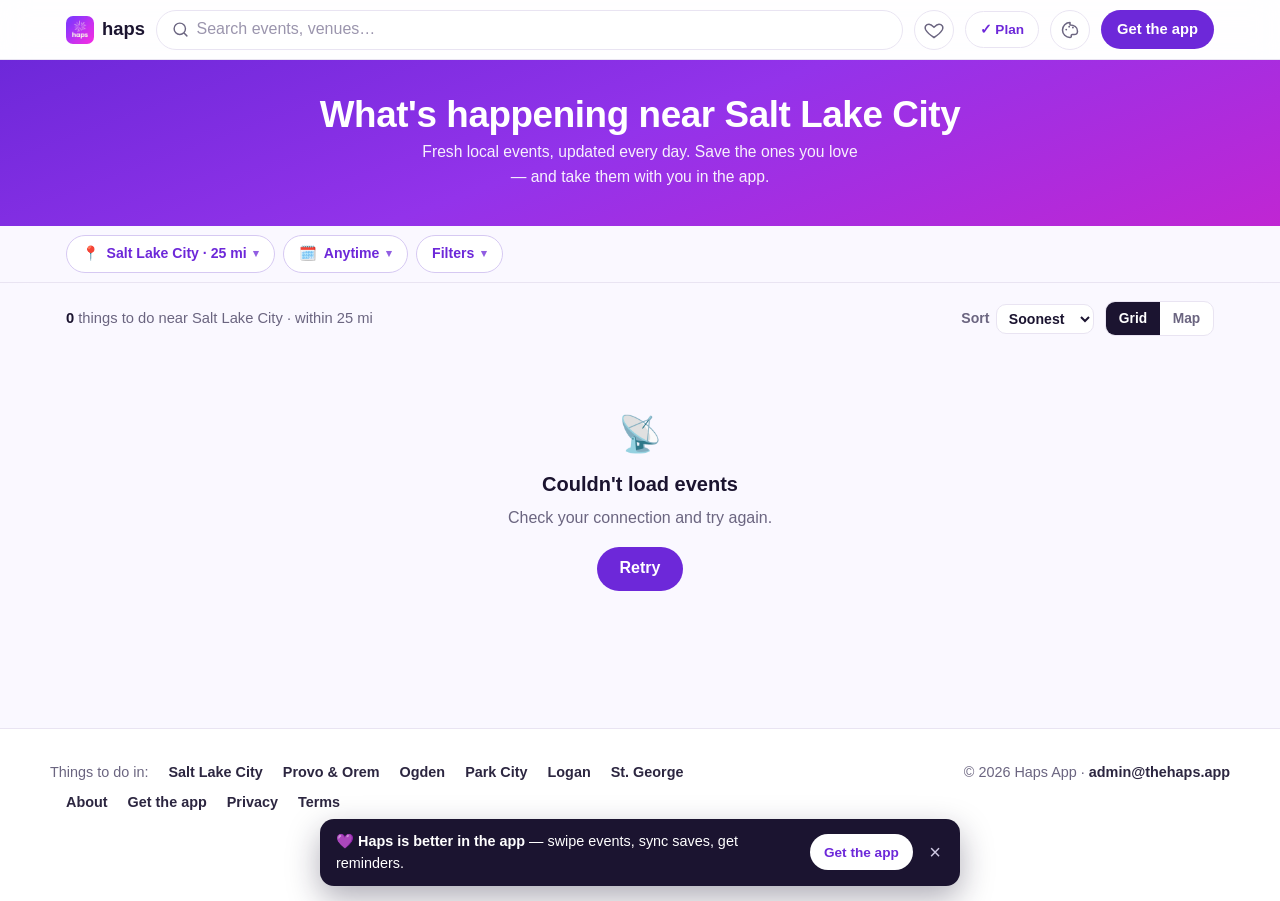
==== commit 35d528a6: "Admin tools overlay in the web app (merge dupes, hide, boost, edit, debug) Activates only for a sign" ====
--- a/index.html
+++ b/index.html
@@ -35,7 +35,7 @@
   } catch (e) { /* private mode */ }
 })();
 </script>
-<link rel="stylesheet" href="/events/events.css?v=10">
+<link rel="stylesheet" href="/events/events.css?v=11">
 <script src="/assets/analytics.js"></script>
 </head>
 <body>
@@ -232,6 +232,6 @@
   </noscript>
 
   <script src="https://cdn.jsdelivr.net/npm/@supabase/supabase-js@2"></script>
-  <script src="/events/app.js?v=17"></script>
+  <script src="/events/app.js?v=18"></script>
 </body>
 </html>
--- a/events/events.css
+++ b/events/events.css
@@ -615,3 +615,103 @@
   * { animation: none !important; transition: none !important; }
   html { scroll-behavior: auto; }
 }
+
+/* ============================================================
+   Admin overlay — only visible when body.admin-mode is set
+   (a signed-in app_admin on an admin URL). See app.js Admin block.
+   ============================================================ */
+#adminToolbar {
+  position: fixed; top: 10px; left: 50%; transform: translateX(-50%);
+  z-index: 1200; display: flex; align-items: center; gap: 8px;
+  background: #1a1426; color: #fff; padding: 6px 10px; border-radius: 999px;
+  box-shadow: 0 6px 20px rgba(0,0,0,.35); font-size: 13px;
+}
+#adminToolbar .admin-tb-tag { font-weight: 700; letter-spacing: .02em; }
+.admin-tb-btn {
+  background: rgba(255,255,255,.14); color: #fff; border: 0; cursor: pointer;
+  padding: 5px 11px; border-radius: 999px; font: inherit; font-size: 12px;
+}
+.admin-tb-btn:hover { background: rgba(255,255,255,.26); }
+.admin-tb-btn.is-on { background: var(--violet); }
+
+/* per-card ⋯ admin button */
+.admin-mode .card-media { position: relative; }
+.admin-dot {
+  position: absolute; top: 8px; left: 8px; z-index: 4;
+  width: 30px; height: 30px; border-radius: 50%; border: 0; cursor: pointer;
+  background: rgba(20,16,32,.7); color: #fff; font-size: 18px; line-height: 1;
+  display: flex; align-items: center; justify-content: center;
+  backdrop-filter: blur(2px);
+}
+.admin-dot:hover { background: rgba(20,16,32,.92); }
+
+/* merge-selection ring + order badge */
+.admin-mode .card.admin-pick { outline: 3px solid var(--violet); outline-offset: -3px; border-radius: 14px; }
+.admin-mode .card.admin-canon { outline-color: #f5b301; }
+.admin-pick-pill {
+  position: absolute; top: 8px; right: 8px; z-index: 4; min-width: 24px; height: 24px;
+  padding: 0 6px; border-radius: 999px; background: var(--violet); color: #fff;
+  font-size: 13px; font-weight: 700; display: flex; align-items: center; justify-content: center;
+}
+.admin-canon .admin-pick-pill { background: #f5b301; color: #1a1426; }
+.admin-status {
+  position: absolute; bottom: 8px; left: 8px; z-index: 4;
+  padding: 2px 7px; border-radius: 6px; background: #b91c1c; color: #fff;
+  font-size: 10px; font-weight: 800; letter-spacing: .04em;
+}
+.admin-status.is-merged { background: #6b7280; }
+
+/* bottom merge action bar */
+#adminBar {
+  position: fixed; left: 50%; bottom: 16px; transform: translateX(-50%);
+  z-index: 1200; max-width: 94vw;
+  background: #1a1426; color: #fff; border-radius: 14px;
+  box-shadow: 0 8px 28px rgba(0,0,0,.4);
+}
+.admin-bar-body { display: flex; align-items: center; gap: 12px; padding: 10px 14px; flex-wrap: wrap; }
+.admin-bar-info strong { font-size: 16px; }
+.admin-bar-canon { font-size: 12px; display: flex; align-items: center; }
+.admin-bar-canon select { max-width: 220px; padding: 4px; border-radius: 6px; border: 0; }
+.admin-bar-btn {
+  background: rgba(255,255,255,.16); color: #fff; border: 0; cursor: pointer;
+  padding: 8px 14px; border-radius: 8px; font: inherit; font-weight: 600;
+}
+.admin-bar-btn:hover { background: rgba(255,255,255,.28); }
+.admin-bar-btn.primary { background: var(--violet); }
+.admin-bar-btn.primary:hover { background: var(--accent-hover); }
+.admin-bar-btn[disabled] { opacity: .45; cursor: default; }
+
+/* per-card action menu popover */
+#adminMenu {
+  position: fixed; z-index: 1300; width: 210px;
+  background: #fff; border-radius: 12px; box-shadow: 0 10px 30px rgba(0,0,0,.25);
+  overflow: hidden; border: 1px solid #eee;
+}
+#adminMenu button {
+  display: block; width: 100%; text-align: left; background: none; border: 0; cursor: pointer;
+  padding: 11px 14px; font: inherit; font-size: 14px; color: #1a1426;
+}
+#adminMenu button:hover { background: var(--accent-soft); }
+
+/* edit / debug dialogs */
+.admin-dialog {
+  border: 0; border-radius: 14px; padding: 0; max-width: 460px; width: 92vw;
+  box-shadow: 0 20px 50px rgba(0,0,0,.35);
+}
+.admin-dialog::backdrop { background: rgba(20,16,32,.5); }
+.admin-dialog form { padding: 18px 20px; }
+.admin-dialog h3 { margin: 0 0 14px; }
+.admin-dialog label { display: block; font-size: 12px; font-weight: 600; color: #555; margin-bottom: 12px; }
+.admin-dialog input {
+  display: block; width: 100%; margin-top: 4px; padding: 9px 10px;
+  border: 1px solid #ddd; border-radius: 8px; font: inherit; box-sizing: border-box;
+}
+.admin-edit-note { font-size: 11px; color: #888; margin: 0; }
+.admin-dialog-actions { display: flex; justify-content: flex-end; gap: 8px; margin-top: 6px; }
+.admin-dialog-actions .admin-bar-btn { color: #1a1426; background: #eee; }
+.admin-dialog-actions .admin-bar-btn:hover { background: #e0e0e0; }
+.admin-dialog-actions .admin-bar-btn.primary { color: #fff; background: var(--violet); }
+.admin-dbg { width: 100%; border-collapse: collapse; font-size: 12px; }
+.admin-dbg th { text-align: left; padding: 4px 8px 4px 0; color: #666; vertical-align: top; white-space: nowrap; }
+.admin-dbg td { padding: 4px 0; word-break: break-all; font-family: ui-monospace, monospace; }
+.admin-dialog pre { background: #f6f6f8; padding: 10px; border-radius: 8px; overflow: auto; max-height: 40vh; font-size: 11px; }
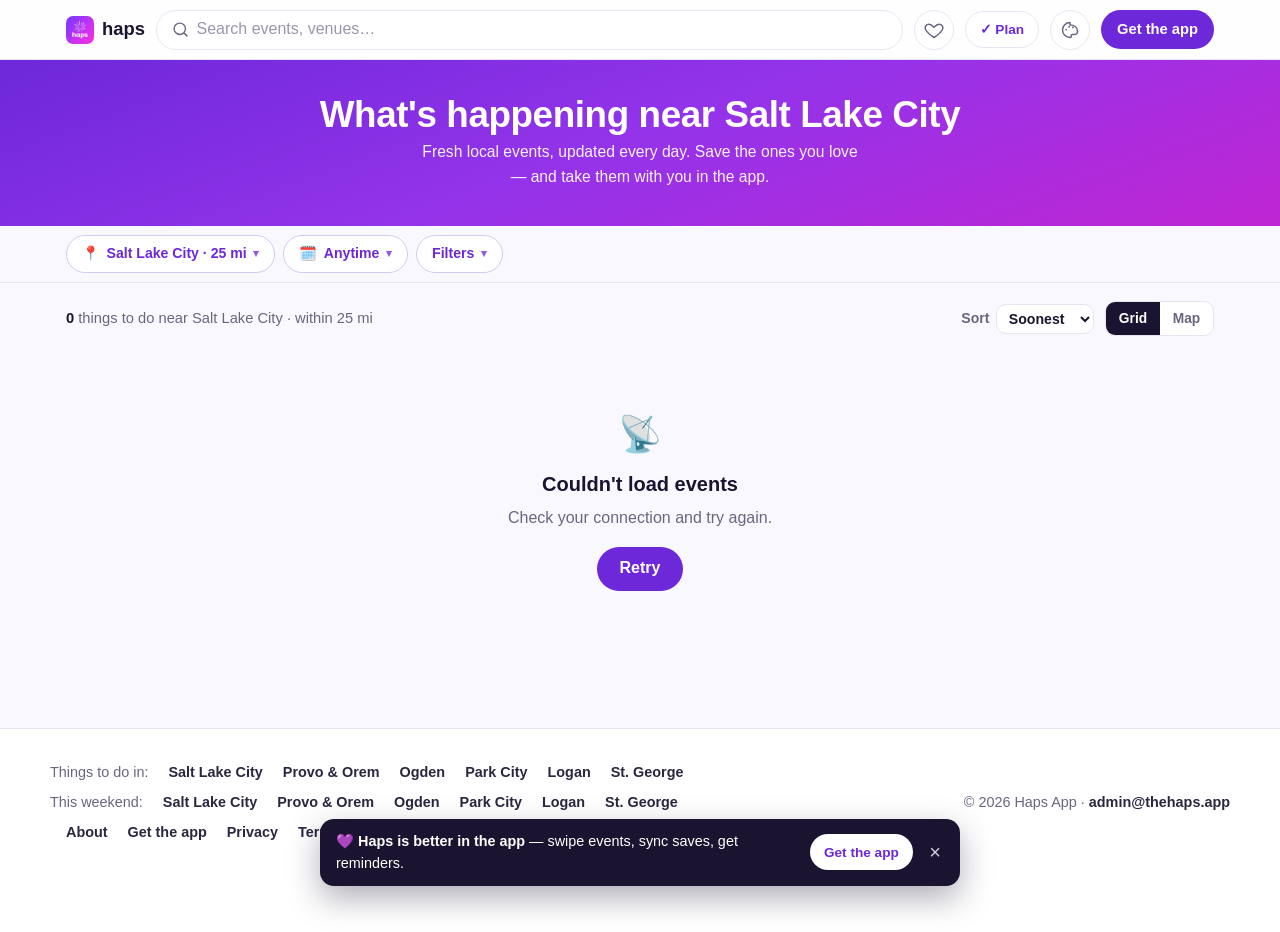
==== commit c97d8f95: "Perf + weekend-page SEO: right-sized icons, preconnects, weekend links - icon-64/180/192 variants re" ====
--- a/index.html
+++ b/index.html
@@ -6,8 +6,11 @@
 <title>Haps — Things to Do in Salt Lake City &amp; Utah | Local Events</title>
 <meta name="description" content="Find things to do in Salt Lake City, Provo, Ogden, Park City, and across Utah — concerts, festivals, food, family fun, and more. Browse, filter, and save local events with Haps.">
 <link rel="canonical" href="https://thehaps.app/">
-<link rel="icon" href="/assets/icon-512.png">
-<link rel="apple-touch-icon" href="/assets/icon-512.png">
+<link rel="preconnect" href="https://cdn.jsdelivr.net" crossorigin>
+<link rel="preconnect" href="https://cvcnugkqdgmcntsuplaj.supabase.co" crossorigin>
+<link rel="preconnect" href="https://us.i.posthog.com" crossorigin>
+<link rel="icon" href="/assets/icon-64.png">
+<link rel="apple-touch-icon" href="/assets/icon-180.png">
 <meta name="apple-itunes-app" content="app-id=6775696204">
 <script>
 // Shared event links land here as /#e={id}. Point the Smart App Banner's
@@ -26,6 +29,15 @@
 <meta property="og:url" content="https://thehaps.app/">
 <meta property="og:image" content="https://thehaps.app/assets/og-image.png">
 <meta name="twitter:card" content="summary_large_image">
+<script type="application/ld+json">
+{"@context":"https://schema.org","@graph":[
+  {"@type":"WebSite","@id":"https://thehaps.app/#website","url":"https://thehaps.app/","name":"Haps",
+   "description":"Local events across Utah — concerts, festivals, food, family fun, and more.",
+   "publisher":{"@id":"https://thehaps.app/#org"}},
+  {"@type":"Organization","@id":"https://thehaps.app/#org","name":"Haps","url":"https://thehaps.app/",
+   "logo":"https://thehaps.app/assets/icon-512.png","email":"admin@thehaps.app"}
+]}
+</script>
 <script>
 // Apply the saved theme before CSS paints, so there's no flash of the default.
 (function () {
@@ -42,7 +54,7 @@
 
   <header class="topbar">
     <div class="topbar-inner">
-      <a class="brand" href="/"><img src="/assets/icon-512.png" alt=""> haps</a>
+      <a class="brand" href="/"><img src="/assets/icon-64.png" alt=""> haps</a>
       <div class="searchbox">
         <svg viewBox="0 0 24 24" aria-hidden="true"><path d="M21 21l-4.35-4.35M11 19a8 8 0 1 1 0-16 8 8 0 0 1 0 16z" fill="none" stroke="currentColor" stroke-width="2" stroke-linecap="round"/></svg>
         <input id="searchInput" type="search" placeholder="Search events, venues…" autocomplete="off" aria-label="Search events">
@@ -213,6 +225,14 @@
         <a href="/events/logan/">Logan</a>
         <a href="/events/st-george/">St. George</a>
       </span>
+      <span class="links">This weekend:
+        <a href="/events/salt-lake-city/this-weekend/">Salt Lake City</a>
+        <a href="/events/provo/this-weekend/">Provo &amp; Orem</a>
+        <a href="/events/ogden/this-weekend/">Ogden</a>
+        <a href="/events/park-city/this-weekend/">Park City</a>
+        <a href="/events/logan/this-weekend/">Logan</a>
+        <a href="/events/st-george/this-weekend/">St. George</a>
+      </span>
       <span>© 2026 Haps App · <a href="mailto:admin@thehaps.app">admin@thehaps.app</a></span>
       <span class="links">
         <a href="/about/">About</a>
@@ -227,11 +247,12 @@
     <div style="max-width:560px;margin:3rem auto;padding:0 1.25rem;text-align:center;font-family:sans-serif">
       <p>Browsing events on the web needs JavaScript enabled.</p>
       <p><a href="/events/salt-lake-city/">Things to do in Salt Lake City</a> · <a href="/events/provo/">Provo</a> · <a href="/events/ogden/">Ogden</a> · <a href="/events/park-city/">Park City</a> · <a href="/events/logan/">Logan</a> · <a href="/events/st-george/">St. George</a></p>
+      <p><a href="/events/salt-lake-city/this-weekend/">This weekend in Salt Lake City</a></p>
       <p><a href="/about/">Learn about Haps</a> · <a href="/beta">Get the app →</a></p>
     </div>
   </noscript>
 
-  <script src="https://cdn.jsdelivr.net/npm/@supabase/supabase-js@2"></script>
+  <script src="https://cdn.jsdelivr.net/npm/@supabase/supabase-js@2.112.2"></script>
   <script src="/events/app.js?v=18"></script>
 </body>
 </html>
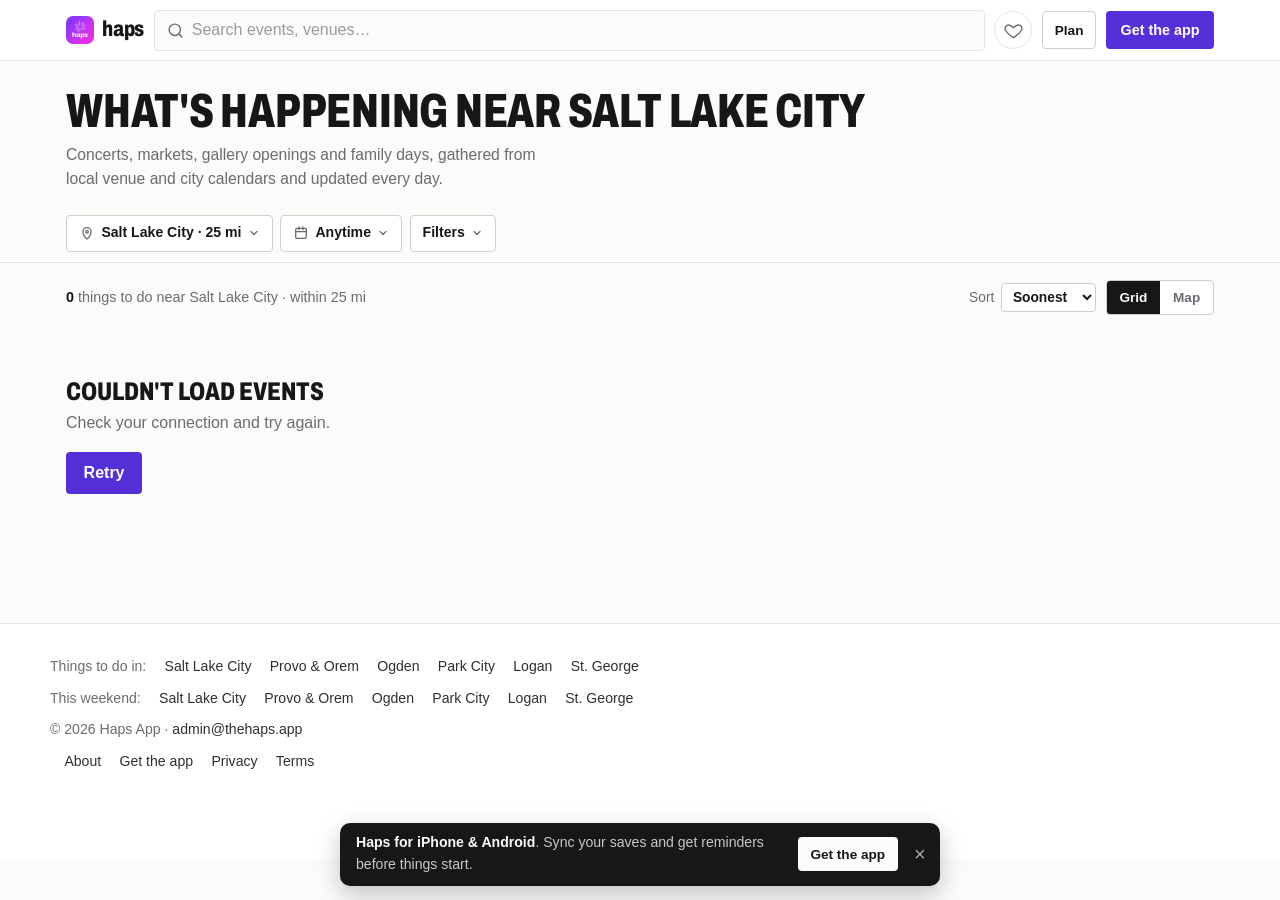
==== commit 797a6342: "Web reskin pass 1: drop the generated look - Shared /assets/tokens.css: one flat brand violet, highl" ====
--- a/index.html
+++ b/index.html
@@ -38,16 +38,11 @@
    "logo":"https://thehaps.app/assets/icon-512.png","email":"admin@thehaps.app"}
 ]}
 </script>
-<script>
-// Apply the saved theme before CSS paints, so there's no flash of the default.
-(function () {
-  try {
-    var t = localStorage.getItem('hapsWebTheme');
-    if (t) document.documentElement.setAttribute('data-theme', t);
-  } catch (e) { /* private mode */ }
-})();
-</script>
-<link rel="stylesheet" href="/events/events.css?v=11">
+<link rel="preconnect" href="https://fonts.googleapis.com">
+<link rel="preconnect" href="https://fonts.gstatic.com" crossorigin>
+<link rel="stylesheet" href="https://fonts.googleapis.com/css2?family=Archivo:wdth,wght@62..125,600..800&display=swap">
+<link rel="stylesheet" href="/assets/tokens.css?v=1">
+<link rel="stylesheet" href="/events/events.css?v=12">
 <script src="/assets/analytics.js"></script>
 </head>
 <body>
@@ -64,24 +59,6 @@
         <svg viewBox="0 0 24 24" aria-hidden="true"><path d="M12 21s-7.5-4.8-10-9.3C.4 8.6 2.4 5 6 5c2.2 0 3.6 1.2 6 3.6C14.4 6.2 15.8 5 18 5c3.6 0 5.6 3.6 4 6.7C19.5 16.2 12 21 12 21z"/></svg>
         <span id="savedCount" class="saved-count" hidden>0</span>
       </button>
-      <div class="theme-wrap" id="themeWrap">
-        <button id="themeBtn" class="theme-btn" title="Choose a theme" aria-haspopup="menu" aria-expanded="false">
-          <svg viewBox="0 0 24 24" aria-hidden="true"><path d="M12 3a9 9 0 0 0 0 18c1.1 0 1.8-.9 1.5-1.9-.3-.9.4-1.6 1.3-1.6H17a4 4 0 0 0 4-4c0-5-4-7.5-9-7.5z" fill="none" stroke="currentColor" stroke-width="1.8" stroke-linejoin="round"/><circle cx="7.5" cy="11.5" r="1.1" fill="currentColor"/><circle cx="11" cy="8" r="1.1" fill="currentColor"/><circle cx="15.5" cy="9" r="1.1" fill="currentColor"/></svg>
-        </button>
-        <div id="themeMenu" class="theme-menu" role="menu" hidden>
-          <div class="theme-menu-title">Theme</div>
-          <button class="theme-opt" role="menuitemradio" data-theme-val="" style="--sw1:#6d28d9;--sw2:#c026d3"><span class="theme-sw"></span>Classic</button>
-          <button class="theme-opt" role="menuitemradio" data-theme-val="aurora" style="--sw1:#6d5df6;--sw2:#c86dd7"><span class="theme-sw"></span>Aurora</button>
-          <button class="theme-opt" role="menuitemradio" data-theme-val="daylight" style="--sw1:#4f46e5;--sw2:#ff6b4a"><span class="theme-sw"></span>Daylight</button>
-          <button class="theme-opt" role="menuitemradio" data-theme-val="neon" style="--sw1:#0891b2;--sw2:#db2777"><span class="theme-sw"></span>Neon</button>
-          <button class="theme-opt" role="menuitemradio" data-theme-val="sunset" style="--sw1:#ff5e62;--sw2:#ffc371"><span class="theme-sw"></span>Sunset</button>
-          <button class="theme-opt" role="menuitemradio" data-theme-val="mono" style="--sw1:#141414;--sw2:#4a4a4a"><span class="theme-sw"></span>Mono</button>
-          <button class="theme-opt" role="menuitemradio" data-theme-val="meadow" style="--sw1:#10b981;--sw2:#0891b2"><span class="theme-sw"></span>Meadow</button>
-          <button class="theme-opt" role="menuitemradio" data-theme-val="rose" style="--sw1:#fb7185;--sw2:#e11d48"><span class="theme-sw"></span>Rose</button>
-          <button class="theme-opt" role="menuitemradio" data-theme-val="sky" style="--sw1:#38bdf8;--sw2:#0284c7"><span class="theme-sw"></span>Sky</button>
-          <button class="theme-opt" role="menuitemradio" data-theme-val="linen" style="--sw1:#f59e0b;--sw2:#b45309"><span class="theme-sw"></span>Linen</button>
-        </div>
-      </div>
       <div class="auth-wrap" id="authWrap" hidden>
         <button id="authBtn" class="auth-btn" title="Sign in" aria-haspopup="menu" aria-expanded="false">
           <span id="authLabel" class="auth-label">Sign in</span>
@@ -101,24 +78,24 @@
 
   <section class="heroband" id="heroband">
     <h1>What's happening <span id="heroCity">near you</span></h1>
-    <p>Fresh local events, updated every day. Save the ones you love — and take them with you in the app.</p>
+    <p>Concerts, markets, gallery openings and family days, gathered from local venue and city calendars and updated every day.</p>
   </section>
 
   <div class="filterbar" id="filterbar">
     <div class="pills-row">
       <button class="pill" id="locPill" aria-expanded="false" aria-controls="panelLoc">
-        <span aria-hidden="true">📍</span><span class="pill-label" id="locLabel">Salt Lake City · 25 mi</span><span class="caret" aria-hidden="true">▾</span>
+        <svg class="ico" viewBox="0 0 24 24" aria-hidden="true"><path d="M12 21s-6-5.3-6-11a6 6 0 0 1 12 0c0 5.7-6 11-6 11z"/><circle cx="12" cy="10" r="2"/></svg><span class="pill-label" id="locLabel">Salt Lake City · 25 mi</span><svg class="caret" viewBox="0 0 24 24" aria-hidden="true" fill="none" stroke="currentColor" stroke-width="2.5" stroke-linecap="round" stroke-linejoin="round"><path d="m6 9 6 6 6-6"/></svg>
       </button>
       <button class="pill" id="timePill" aria-expanded="false" aria-controls="panelTime">
-        <span aria-hidden="true">🗓️</span><span class="pill-label" id="timeLabel">Anytime</span><span class="caret" aria-hidden="true">▾</span>
+        <svg class="ico" viewBox="0 0 24 24" aria-hidden="true"><rect x="4" y="5" width="16" height="15" rx="2"/><path d="M4 10h16M9 3v4M15 3v4"/></svg><span class="pill-label" id="timeLabel">Anytime</span><svg class="caret" viewBox="0 0 24 24" aria-hidden="true" fill="none" stroke="currentColor" stroke-width="2.5" stroke-linecap="round" stroke-linejoin="round"><path d="m6 9 6 6 6-6"/></svg>
       </button>
       <button class="pill" id="filtersPill" aria-expanded="false" aria-controls="panelFilters">
-        <span class="pill-label" id="filtersLabel">Filters</span><span class="caret" aria-hidden="true">▾</span>
+        <span class="pill-label" id="filtersLabel">Filters</span><svg class="caret" viewBox="0 0 24 24" aria-hidden="true" fill="none" stroke="currentColor" stroke-width="2.5" stroke-linecap="round" stroke-linejoin="round"><path d="m6 9 6 6 6-6"/></svg>
       </button>
     </div>
 
     <div class="panel" id="panelLoc" hidden aria-label="Location">
-      <button class="loc-geo" id="useGeo">🧭 Use my location</button>
+      <button class="loc-geo" id="useGeo"><svg class="ico" viewBox="0 0 24 24" aria-hidden="true"><path d="M12 2v3M12 19v3M2 12h3M19 12h3"/><circle cx="12" cy="12" r="6"/><circle cx="12" cy="12" r="1.5"/></svg> Use my location</button>
       <div class="loc-cities" id="cityList"></div>
       <h3 class="panel-h">Search radius · <output id="radiusVal" for="radiusSlider">25 mi</output></h3>
       <div class="loc-radius">
@@ -138,7 +115,7 @@
         <button class="chip" data-when="tomorrow">Tomorrow</button>
         <button class="chip" data-when="weekend">This weekend</button>
         <button class="chip" data-when="week">Next 7 days</button>
-        <button class="chip" id="dateChip" aria-haspopup="dialog">📅 Pick a date</button>
+        <button class="chip" id="dateChip" aria-haspopup="dialog">Pick a date</button>
       </div>
     </div>
 
@@ -185,7 +162,7 @@
   </main>
 
   <div class="app-banner" id="appBanner" hidden>
-    <span>💜 <strong>Haps is better in the app</strong> — swipe events, sync saves, get reminders.</span>
+    <span><strong>Haps for iPhone &amp; Android</strong><span class="ab-long">. Sync your saves and get reminders before things start.</span></span>
     <a href="/beta">Get the app</a>
     <button id="bannerClose" aria-label="Dismiss">&times;</button>
   </div>
@@ -253,6 +230,6 @@
   </noscript>
 
   <script src="https://cdn.jsdelivr.net/npm/@supabase/supabase-js@2.112.2"></script>
-  <script src="/events/app.js?v=18"></script>
+  <script src="/events/app.js?v=19"></script>
 </body>
 </html>
--- a/assets/tokens.css
+++ b/assets/tokens.css
@@ -0,0 +1,30 @@
+/* Haps — shared design tokens for thehaps.app.
+   One flat brand violet (actions + links only), a highlighter yellow that
+   means "today / free / picked", neutral greys with no purple tint, and
+   three radii. Loaded before styles.css and events/events.css. */
+:root {
+  --brand: #5530d8;
+  --brand-hover: #4322b8;
+  --brand-soft: #f1eefc;
+  --mark: #ffe14d;
+  --mark-ink: #17171a;
+
+  --ink: #17171a;
+  --text: #2f2f34;
+  --muted: #6b6b72;
+  --faint: #9a9aa1;
+  --line: #e6e5e1;
+  --line-strong: #cfcec9;
+  --paper: #fbfbf9;
+  --surface: #ffffff;
+  --sunk: #f2f1ee;
+
+  --ok: #2f7a3a;
+  --danger: #b42318;
+
+  --r-sm: 4px;
+  --r-md: 10px;
+
+  --font-display: "Archivo", "Arial Narrow", system-ui, sans-serif;
+  --font-body: -apple-system, BlinkMacSystemFont, "Segoe UI", Roboto, Helvetica, Arial, sans-serif;
+}
--- a/events/events.css
+++ b/events/events.css
@@ -1,199 +1,89 @@
-/* Haps — /events web browser */
+/* Haps — /events web browser. Tokens live in /assets/tokens.css. */
 :root {
-  /* Classic (default) — the app's original violet/fuchsia. */
-  --violet: #6d28d9;
-  --violet-2: #9333ea;
-  --fuchsia: #c026d3;
-  --ink: #1b1430;
-  --body: #2c2640;
-  --muted: #6b6580;
-  --line: #e9e4f2;
-  --bg: #faf8ff;
-  --card: #ffffff;
-  --shadow: 0 2px 10px rgba(27,20,48,.07);
-  --shadow-lift: 0 10px 28px rgba(27,20,48,.16);
-  --radius: 18px;
+  /* Legacy names still used by app.js inline styles and the admin overlay. */
+  --violet: var(--brand);
+  --violet-2: var(--brand);
+  --fuchsia: var(--brand);
+  --body: var(--text);
+  --bg: var(--paper);
+  --card: var(--surface);
+  --accent-hover: var(--brand-hover);
+  --accent-soft: var(--brand-soft);
+  --accent-soft2: var(--brand-soft);
+  --saved-soft: var(--brand-soft);
+  --saved-line: #cfc5f5;
+  --accent-glow: rgba(85,48,216,.14);
+  --radius: var(--r-md);
   --maxw: 1180px;
-  /* Accent-derived tokens (themes override these). */
-  --accent-hover: #5b21b6;
-  --accent-soft: #f6f1ff;
-  --accent-soft2: #f3edff;
-  --saved-soft: #fdf2fb;
-  --saved-line: #f0c8ec;
-  --accent-glow: rgba(109,40,217,.13);
-  --accent-shadow: rgba(109,40,217,.28);
-  --g1: #6d28d9;
-  --g2: #9333ea;
-  --g3: #c026d3;
-}
-
-/* ---- Themes (match the app's design palettes; the web browser is light-first,
-   so each uses that design's AA-compliant light accents). Set via the
-   data-theme attribute on <html>. ---- */
-:root[data-theme="aurora"] {
-  --violet: #5d4de6; --violet-2: #7c6bf0; --fuchsia: #9b5de5;
-  --bg: #f5f4fb; --accent-hover: #4a3ccf;
-  --accent-soft: #f1effb; --accent-soft2: #ece9fb;
-  --saved-soft: #f5effb; --saved-line: #ddd0f5;
-  --accent-glow: rgba(93,77,230,.15); --accent-shadow: rgba(93,77,230,.30);
-  --g1: #6d5df6; --g2: #9b6bff; --g3: #c86dd7;
-}
-:root[data-theme="daylight"] {
-  --violet: #4f46e5; --violet-2: #6f66f5; --fuchsia: #ff6b4a;
-  --bg: #fbfaf7; --accent-hover: #3a32cc;
-  --accent-soft: #eeedfc; --accent-soft2: #e9e8fb;
-  --saved-soft: #fff0ec; --saved-line: #ffd2c6;
-  --accent-glow: rgba(79,70,229,.15); --accent-shadow: rgba(79,70,229,.30);
-  --g1: #4f46e5; --g2: #7c6bf0; --g3: #ff6b4a;
-}
-:root[data-theme="neon"] {
-  --violet: #0e7490; --violet-2: #0891b2; --fuchsia: #db2777;
-  --bg: #f0f8fa; --accent-hover: #0b5d74;
-  --accent-soft: #e2f3f7; --accent-soft2: #d8eef3;
-  --saved-soft: #fdecf4; --saved-line: #f5c2da;
-  --accent-glow: rgba(8,145,178,.15); --accent-shadow: rgba(8,145,178,.32);
-  --g1: #0891b2; --g2: #6d5df6; --g3: #db2777;
-}
-:root[data-theme="sunset"] {
-  --violet: #c73c1e; --violet-2: #e0552e; --fuchsia: #d97316;
-  --bg: #fff7f0; --accent-hover: #a82f15;
-  --accent-soft: #fdeee6; --accent-soft2: #fbe7da;
-  --saved-soft: #fdeee6; --saved-line: #f5cdb3;
-  --accent-glow: rgba(199,60,30,.15); --accent-shadow: rgba(199,60,30,.30);
-  --g1: #ff5e62; --g2: #ff9966; --g3: #ffc371;
-}
-:root[data-theme="mono"] {
-  --violet: #141414; --violet-2: #2e2e2e; --fuchsia: #141414;
-  --ink: #0a0a0a; --body: #2a2a2a; --muted: #6a6a6a; --line: #e2e2dc;
-  --bg: #f4f4f0; --accent-hover: #000000;
-  --accent-soft: #ececea; --accent-soft2: #e6e6e2;
-  --saved-soft: #ececea; --saved-line: #cfcfca;
-  --accent-glow: rgba(20,20,20,.12); --accent-shadow: rgba(20,20,20,.22);
-  --g1: #141414; --g2: #2e2e2e; --g3: #4a4a4a;
-}
-:root[data-theme="meadow"] {
-  --violet: #047857; --violet-2: #0e7490; --fuchsia: #0e7490;
-  --bg: #f4faf6; --accent-hover: #036848;
-  --accent-soft: #e8f5ef; --accent-soft2: #def0e8;
-  --saved-soft: #e8f5ef; --saved-line: #bfe3d4;
-  --accent-glow: rgba(4,120,87,.15); --accent-shadow: rgba(4,120,87,.28);
-  --g1: #10b981; --g2: #0e9f6e; --g3: #0891b2;
-}
-:root[data-theme="rose"] {
-  --violet: #be123c; --violet-2: #e11d48; --fuchsia: #e11d48;
-  --bg: #fff5f7; --accent-hover: #9f0e33;
-  --accent-soft: #fdeaf0; --accent-soft2: #fbe0e9;
-  --saved-soft: #fdeaf0; --saved-line: #f5c2d5;
-  --accent-glow: rgba(190,18,60,.14); --accent-shadow: rgba(190,18,60,.28);
-  --g1: #fb7185; --g2: #f43f5e; --g3: #e11d48;
-}
-:root[data-theme="sky"] {
-  --violet: #0369a1; --violet-2: #2563eb; --fuchsia: #2563eb;
-  --bg: #f1f8fd; --accent-hover: #02547f;
-  --accent-soft: #e6f2fb; --accent-soft2: #d9ecfa;
-  --saved-soft: #e6f2fb; --saved-line: #bbddf5;
-  --accent-glow: rgba(3,105,161,.14); --accent-shadow: rgba(3,105,161,.28);
-  --g1: #38bdf8; --g2: #0ea5e9; --g3: #0284c7;
-}
-:root[data-theme="linen"] {
-  --violet: #9a3412; --violet-2: #b45309; --fuchsia: #b45309;
-  --bg: #faf6ef; --accent-hover: #7e2a0e;
-  --accent-soft: #f6eee3; --accent-soft2: #f2e6d5;
-  --saved-soft: #f6eee3; --saved-line: #e5cba8;
-  --accent-glow: rgba(154,52,18,.14); --accent-shadow: rgba(154,52,18,.28);
-  --g1: #f59e0b; --g2: #d97706; --g3: #b45309;
 }
 * { box-sizing: border-box; }
 [hidden] { display: none !important; }
 html { scroll-behavior: smooth; }
 body {
-  margin: 0; color: var(--body); background: var(--bg);
-  font: 16px/1.55 -apple-system, BlinkMacSystemFont, "Segoe UI", Roboto, Helvetica, Arial, sans-serif;
+  margin: 0; color: var(--text); background: var(--paper);
+  font: 16px/1.55 var(--font-body);
   -webkit-font-smoothing: antialiased;
 }
-a { color: var(--violet); text-decoration: none; }
+a { color: var(--brand); text-decoration: none; }
 img { max-width: 100%; display: block; }
 button { font: inherit; cursor: pointer; -webkit-tap-highlight-color: transparent; }
+:focus-visible { outline: 2px solid var(--brand); outline-offset: 2px; }
+.ico { width: 16px; height: 16px; flex: 0 0 auto; fill: none; stroke: currentColor; stroke-width: 2; stroke-linecap: round; stroke-linejoin: round; }
 
 /* ---- topbar ---- */
 .topbar {
   position: sticky; top: 0; z-index: 40;
-  background: rgba(255,255,255,.82);
-  backdrop-filter: blur(14px); -webkit-backdrop-filter: blur(14px);
+  background: var(--surface);
   border-bottom: 1px solid var(--line);
 }
 .topbar-inner {
   max-width: var(--maxw); margin: 0 auto; padding: .6rem 1rem;
-  display: flex; align-items: center; gap: .7rem;
-}
-.brand { display: flex; align-items: center; gap: .5rem; font-weight: 800; color: var(--ink); font-size: 1.15rem; flex: 0 0 auto; }
+  display: flex; align-items: center; gap: .6rem;
+}
+.brand {
+  display: flex; align-items: center; gap: .5rem; flex: 0 0 auto;
+  font-family: var(--font-display); font-weight: 800; font-stretch: 80%;
+  font-size: 1.35rem; letter-spacing: -.01em; color: var(--ink);
+}
 .brand img { height: 28px; width: 28px; border-radius: 7px; }
 .searchbox {
   flex: 1 1 auto; min-width: 0; position: relative; display: flex; align-items: center;
-  background: #fff; border: 1px solid var(--line); border-radius: 999px; padding: .42rem .9rem;
+  background: var(--paper); border: 1px solid var(--line); border-radius: var(--r-sm); padding: .45rem .75rem;
   transition: border-color .12s ease, box-shadow .12s ease;
 }
-.searchbox:focus-within { border-color: var(--violet); box-shadow: 0 0 0 3px var(--accent-glow); }
+.searchbox:focus-within { border-color: var(--ink); background: var(--surface); }
 .searchbox svg { width: 17px; height: 17px; color: var(--muted); flex: 0 0 auto; margin-right: .5rem; }
 .searchbox input {
   flex: 1 1 auto; min-width: 0; border: 0; outline: 0; background: none;
   font: inherit; color: var(--ink); padding: 0;
 }
-.searchbox input::placeholder { color: #9b95ad; }
+.searchbox input::placeholder { color: var(--faint); }
 .searchbox input::-webkit-search-cancel-button { display: none; }
 .search-clear {
-  border: 0; background: var(--line); color: var(--body);
+  border: 0; background: var(--sunk); color: var(--text);
   width: 20px; height: 20px; border-radius: 50%; line-height: 1; font-size: .95rem;
   display: flex; align-items: center; justify-content: center; flex: 0 0 auto;
 }
 .saved-btn {
-  position: relative; flex: 0 0 auto; width: 40px; height: 40px; border-radius: 50%;
-  border: 1px solid var(--line); background: #fff; color: var(--muted);
+  position: relative; flex: 0 0 auto; width: 38px; height: 38px; border-radius: 50%;
+  border: 1px solid var(--line); background: var(--surface); color: var(--muted);
   display: flex; align-items: center; justify-content: center;
-  transition: color .12s ease, border-color .12s ease, background .12s ease;
-}
-.saved-btn svg { width: 20px; height: 20px; fill: none; stroke: currentColor; stroke-width: 1.8; }
-.saved-btn[aria-pressed="true"] { background: var(--saved-soft); border-color: var(--saved-line); color: var(--fuchsia); }
+  transition: color .12s ease, border-color .12s ease;
+}
+.saved-btn:hover { color: var(--ink); border-color: var(--line-strong); }
+.saved-btn svg { width: 19px; height: 19px; fill: none; stroke: currentColor; stroke-width: 1.8; }
+.saved-btn[aria-pressed="true"] { border-color: var(--ink); color: var(--ink); }
 .saved-btn[aria-pressed="true"] svg { fill: currentColor; }
 .saved-count {
   position: absolute; top: -4px; right: -4px; min-width: 17px; height: 17px; padding: 0 4px;
-  background: var(--fuchsia); color: #fff; font-size: .66rem; font-weight: 800;
+  background: var(--brand); color: #fff; font-size: .66rem; font-weight: 700;
   border-radius: 999px; display: flex; align-items: center; justify-content: center;
 }
 .getapp-btn {
-  flex: 0 0 auto; background: var(--violet); color: #fff; font-weight: 700; font-size: .92rem;
-  padding: .5rem 1rem; border-radius: 999px; white-space: nowrap;
-}
-.getapp-btn:hover { background: var(--accent-hover); }
-
-/* ---- theme picker ---- */
-.theme-wrap { position: relative; flex: 0 0 auto; }
-.theme-btn {
-  width: 40px; height: 40px; border-radius: 50%;
-  border: 1px solid var(--line); background: #fff; color: var(--muted);
-  display: flex; align-items: center; justify-content: center;
-  transition: color .12s ease, border-color .12s ease;
-}
-.theme-btn:hover { color: var(--violet); border-color: var(--saved-line); }
-.theme-btn svg { width: 20px; height: 20px; }
-.theme-menu {
-  position: absolute; right: 0; top: calc(100% + 8px); z-index: 60; min-width: 184px;
-  background: var(--card); border: 1px solid var(--line); border-radius: 14px; padding: .5rem;
-  box-shadow: 0 14px 36px rgba(40,16,70,.18);
-}
-.theme-menu-title { font-size: .72rem; font-weight: 800; letter-spacing: .04em; text-transform: uppercase; color: var(--muted); padding: .2rem .5rem .45rem; }
-.theme-opt {
-  width: 100%; display: flex; align-items: center; gap: .6rem; text-align: left;
-  border: 0; background: none; font: inherit; font-weight: 600; color: var(--body);
-  padding: .5rem; border-radius: 9px; cursor: pointer;
-}
-.theme-opt:hover { background: var(--accent-soft); }
-.theme-opt[aria-checked="true"] { color: var(--violet); }
-.theme-opt[aria-checked="true"] .theme-sw { box-shadow: 0 0 0 2px var(--card), 0 0 0 4px var(--violet); }
-.theme-sw {
-  width: 22px; height: 22px; border-radius: 7px; flex: 0 0 auto;
-  background: linear-gradient(135deg, var(--sw1), var(--sw2));
-}
+  flex: 0 0 auto; background: var(--brand); color: #fff; font-weight: 600; font-size: .9rem;
+  padding: .5rem .9rem; border-radius: var(--r-sm); white-space: nowrap;
+}
+.getapp-btn:hover { background: var(--brand-hover); }
 
 /* ---- account / sign-in ---- */
 .auth-wrap { position: relative; flex: 0 0 auto; }
@@ -201,22 +91,16 @@
   display: inline-flex; align-items: center; justify-content: center;
   border: 0; background: none; padding: 0; cursor: pointer; font: inherit;
 }
-/* signed-out: plain text link */
-.auth-label {
-  color: var(--violet); font-weight: 700; font-size: .92rem; white-space: nowrap; padding: .4rem .25rem;
-}
+.auth-label { color: var(--ink); font-weight: 600; font-size: .9rem; white-space: nowrap; padding: .4rem .25rem; }
 .auth-btn:hover .auth-label { text-decoration: underline; }
-/* signed-in: small round avatar */
 .auth-avatar {
   width: 32px; height: 32px; border-radius: 50%; object-fit: cover;
   border: 1px solid var(--line); display: block;
-  transition: border-color .12s ease;
-}
-.auth-btn:hover .auth-avatar { border-color: #c9b6ee; }
+}
 .auth-menu {
   position: absolute; right: 0; top: calc(100% + 8px); z-index: 60; min-width: 210px;
-  background: #fff; border: 1px solid var(--line); border-radius: 14px; padding: .85rem;
-  box-shadow: 0 14px 36px rgba(40,16,70,.18);
+  background: var(--surface); border: 1px solid var(--line); border-radius: var(--r-md); padding: .85rem;
+  box-shadow: 0 8px 24px rgba(23,23,26,.12);
 }
 .auth-id {
   display: flex; flex-direction: column; gap: .12rem; min-width: 0;
@@ -226,363 +110,394 @@
 .auth-id span { font-size: .82rem; color: var(--muted); overflow: hidden; text-overflow: ellipsis; white-space: nowrap; }
 .auth-signout {
   width: 100%; text-align: left; border: 0; background: none; cursor: pointer;
-  font: inherit; font-weight: 600; color: var(--body); padding: .5rem .15rem; border-radius: 8px;
-}
-.auth-signout:hover { background: var(--accent-soft); color: var(--violet); }
+  font: inherit; font-weight: 600; color: var(--text); padding: .5rem .15rem; border-radius: var(--r-sm);
+}
+.auth-signout:hover { background: var(--sunk); color: var(--ink); }
 @media (max-width: 560px) {
-  .brand span, .brand { font-size: 0; }       /* icon-only brand on phones */
+  .brand { font-size: 0; gap: 0; }            /* icon-only brand on phones */
   .brand img { height: 30px; width: 30px; }
-  .getapp-btn { font-size: .84rem; padding: .45rem .8rem; }
-  /* The topbar has too many controls to also fit a usable search inline, so
-     the brand + action buttons sit on row 1 and the search drops to its own
-     full-width row below — a proper, comfortably tappable target. */
-  .topbar-inner { flex-wrap: wrap; row-gap: .55rem; }
-  .searchbox { order: 5; flex: 1 0 100%; padding: .62rem 1rem; }
+  .getapp-btn { font-size: .84rem; padding: .45rem .7rem; }
+  .topbar-inner { flex-wrap: wrap; row-gap: .5rem; }
+  .searchbox { order: 5; flex: 1 0 100%; padding: .6rem .8rem; }
   .searchbox svg { width: 19px; height: 19px; }
   .searchbox input { font-size: 16px; }       /* 16px prevents iOS focus-zoom */
-}
-
-/* ---- hero band ---- */
+  .auth-wrap { margin-left: auto; }
+}
+
+/* ---- page heading (was a gradient hero band) ---- */
 .heroband {
-  background: linear-gradient(160deg, var(--g1) 0%, var(--g2) 48%, var(--g3) 100%);
-  color: #fff; text-align: center; padding: 2.1rem 1.25rem 2.3rem;
-}
-.heroband h1 { margin: 0 0 .25rem; font-size: clamp(1.5rem, 4.5vw, 2.3rem); letter-spacing: -.4px; line-height: 1.15; }
-.heroband p { margin: 0 auto; opacity: .93; max-width: 52ch; font-size: .98rem; }
+  max-width: var(--maxw); margin: 0 auto; padding: 1.6rem 1rem .9rem;
+}
+.heroband h1 {
+  margin: 0; color: var(--ink);
+  font-family: var(--font-display); font-weight: 800; font-stretch: 72%;
+  font-size: clamp(1.9rem, 5vw, 3rem); line-height: 1; letter-spacing: -.005em;
+  text-transform: uppercase; text-wrap: balance;
+}
+.heroband p { margin: .5rem 0 0; color: var(--muted); max-width: 58ch; font-size: .98rem; }
+@media (max-width: 560px) {
+  .heroband { padding: 1.1rem 1rem .5rem; }
+  .heroband p { display: none; }
+}
 
 /* ---- filter bar ---- */
 .filterbar {
   position: sticky; top: var(--topbar-h, 57px); z-index: 30;
-  background: rgba(250,248,255,.92);
-  backdrop-filter: blur(12px); -webkit-backdrop-filter: blur(12px);
+  background: var(--paper);
   border-bottom: 1px solid var(--line);
   padding: .55rem 0 .6rem;
 }
 .pills-row {
   max-width: var(--maxw); margin: 0 auto; padding: 0 1rem;
-  display: flex; align-items: center; gap: .5rem;
+  display: flex; align-items: center; gap: .45rem;
 }
 .pill {
   display: inline-flex; align-items: center; gap: .4rem;
-  /* time/filters pills keep their natural width; only the location pill
-     (longest label) is allowed to shrink and ellipsize */
   flex: 0 0 auto;
-  border: 1px solid #d6c9f2; background: #fff; color: var(--violet);
-  font-weight: 700; font-size: .88rem; padding: .45rem .95rem; border-radius: 999px;
-  transition: background .12s ease, border-color .12s ease, color .12s ease, box-shadow .12s ease;
-}
-.pill:hover { background: var(--accent-soft); }
+  border: 1px solid var(--line-strong); background: var(--surface); color: var(--ink);
+  font-weight: 600; font-size: .88rem; padding: .42rem .75rem; border-radius: var(--r-sm);
+  transition: background .12s ease, border-color .12s ease, color .12s ease;
+}
+.pill:hover { border-color: var(--ink); }
+.pill .ico { color: var(--muted); }
 .pill .pill-label { overflow: hidden; text-overflow: ellipsis; white-space: nowrap; }
-.pill .caret { font-size: .68rem; opacity: .75; transition: transform .15s ease; }
-.pill.is-open { background: var(--violet); border-color: var(--violet); color: #fff; box-shadow: 0 4px 14px var(--accent-shadow); }
+.pill .caret { width: 12px; height: 12px; color: var(--muted); transition: transform .15s ease; }
+.pill.is-open { background: var(--ink); border-color: var(--ink); color: var(--paper); }
+.pill.is-open .ico, .pill.is-open .caret { color: var(--paper); }
 .pill.is-open .caret { transform: rotate(180deg); }
-.pill.has-active:not(.is-open) { background: var(--accent-soft2); }
-#locPill { flex-shrink: 1; min-width: 0; }   /* ellipsize the city name before overflowing the row */
-@media (max-width: 430px) { .pill { font-size: .82rem; padding: .42rem .65rem; gap: .3rem; } }
-
-/* expanding option panel under the pills (one open at a time) */
+.pill.has-active:not(.is-open) { border-color: var(--ink); box-shadow: inset 0 -2px 0 var(--mark); }
+#locPill { flex-shrink: 1; min-width: 0; }
+@media (max-width: 430px) { .pill { font-size: .82rem; padding: .4rem .55rem; gap: .3rem; } }
+
 .panel {
   max-width: var(--maxw); margin: .55rem auto 0; padding: .85rem 1rem .9rem;
   border-top: 1px solid var(--line);
   max-height: min(58vh, 480px); overflow-y: auto;
 }
 .panel-h {
-  margin: .95rem 0 .5rem; font-size: .7rem; font-weight: 800;
-  letter-spacing: .07em; text-transform: uppercase; color: var(--muted);
+  margin: .95rem 0 .5rem; font-size: .7rem; font-weight: 600;
+  letter-spacing: .09em; text-transform: uppercase; color: var(--muted);
 }
 .panel-h:first-child { margin-top: 0; }
-.chip-wrap { display: flex; flex-wrap: wrap; gap: .45rem; padding: 2px; }
+.chip-wrap { display: flex; flex-wrap: wrap; gap: .4rem; padding: 2px; }
 .panel-clear {
   margin: 1rem 0 .1rem; border: 0; background: none; padding: 0;
-  color: var(--violet); font-weight: 700; font-size: .88rem; text-decoration: underline;
+  color: var(--ink); font-weight: 600; font-size: .88rem; text-decoration: underline;
 }
 .chip {
-  flex: 0 0 auto; border: 1px solid var(--line); background: #fff; color: var(--body);
-  font-weight: 600; font-size: .87rem; padding: .38rem .85rem; border-radius: 999px;
-  transition: background .12s ease, color .12s ease, border-color .12s ease, transform .08s ease;
-  white-space: nowrap;
-}
-.chip:hover { border-color: #cfc4e8; }
-.chip:active { transform: scale(.97); }
-.chip.is-on { background: var(--ink); border-color: var(--ink); color: #fff; }
-.chip-free.is-on { background: #15803d; border-color: #15803d; }
-.chip-cat.is-on { background: var(--violet); border-color: var(--violet); }
+  flex: 0 0 auto; border: 1px solid var(--line); background: var(--surface); color: var(--text);
+  font-weight: 500; font-size: .87rem; padding: .36rem .7rem; border-radius: var(--r-sm);
+  transition: background .12s ease, color .12s ease, border-color .12s ease;
+  white-space: nowrap; display: inline-flex; align-items: center; gap: .35rem;
+}
+.chip:hover { border-color: var(--line-strong); }
+.chip.is-on { background: var(--ink); border-color: var(--ink); color: var(--paper); }
+.chip-free.is-on { background: var(--mark); border-color: var(--ink); color: var(--mark-ink); }
 
 /* ---- content / toolbar ---- */
 .content { max-width: var(--maxw); margin: 0 auto; padding: 1.1rem 1rem 3rem; }
-.toolbar { display: flex; align-items: center; justify-content: space-between; gap: 1rem; flex-wrap: wrap; margin-bottom: .9rem; }
-.result-meta { margin: 0; color: var(--muted); font-size: .92rem; }
-.result-meta strong { color: var(--ink); }
-.toolbar-right { display: flex; align-items: center; gap: .7rem; }
-.sort-wrap { color: var(--muted); font-size: .88rem; font-weight: 600; display: flex; align-items: center; gap: .4rem; }
+.toolbar { display: flex; align-items: center; justify-content: space-between; gap: .8rem 1rem; flex-wrap: wrap; margin-bottom: 1rem; }
+.result-meta { margin: 0; color: var(--muted); font-size: .9rem; }
+.result-meta strong { color: var(--ink); font-variant-numeric: tabular-nums; }
+.toolbar-right { display: flex; align-items: center; gap: .6rem; }
+.sort-wrap { color: var(--muted); font-size: .86rem; font-weight: 500; display: flex; align-items: center; gap: .4rem; }
 .sort-wrap select {
-  font: inherit; font-weight: 700; color: var(--ink); background: #fff;
-  border: 1px solid var(--line); border-radius: 10px; padding: .32rem .5rem;
-}
-.view-toggle { display: flex; border: 1px solid var(--line); border-radius: 10px; overflow: hidden; background: #fff; }
-.view-toggle button { border: 0; background: none; padding: .38rem .8rem; font-weight: 700; font-size: .86rem; color: var(--muted); }
-.view-toggle button.is-on { background: var(--ink); color: #fff; }
+  font: inherit; font-weight: 600; color: var(--ink); background: var(--surface);
+  border: 1px solid var(--line-strong); border-radius: var(--r-sm); padding: .3rem .45rem;
+}
+.view-toggle { display: flex; border: 1px solid var(--line-strong); border-radius: var(--r-sm); overflow: hidden; background: var(--surface); }
+.view-toggle button { border: 0; background: none; padding: .36rem .8rem; font-weight: 600; font-size: .85rem; color: var(--muted); }
+.view-toggle button.is-on { background: var(--ink); color: var(--paper); }
 
 .saved-note {
-  background: #fdf4ff; border: 1px solid #f3d4f7; color: var(--body);
-  border-radius: 12px; padding: .7rem 1rem; font-size: .92rem; margin-bottom: 1rem;
+  background: var(--surface); border: 1px solid var(--line); border-left: 3px solid var(--brand); color: var(--text);
+  border-radius: var(--r-sm); padding: .7rem 1rem; font-size: .92rem; margin-bottom: 1rem;
 }
 
 /* ---- grid & cards ---- */
-.grid { display: grid; grid-template-columns: repeat(auto-fill, minmax(250px, 1fr)); gap: 1rem; }
+.grid { display: grid; grid-template-columns: repeat(auto-fill, minmax(250px, 1fr)); gap: 1.6rem 1.1rem; }
 .card {
-  background: var(--card); border: 1px solid var(--line); border-radius: var(--radius);
-  overflow: hidden; cursor: pointer; box-shadow: var(--shadow);
-  transition: transform .14s ease, box-shadow .14s ease;
-  display: flex; flex-direction: column; position: relative;
-}
-.card:hover { transform: translateY(-3px); box-shadow: var(--shadow-lift); }
-.card:focus-visible { outline: 2px solid var(--violet); outline-offset: 2px; }
+  background: none; border: 0; border-radius: 0;
+  cursor: pointer; display: flex; flex-direction: column; position: relative;
+}
+.card:focus-visible { outline: 2px solid var(--brand); outline-offset: 4px; }
 .card-media {
-  position: relative; aspect-ratio: 16 / 10; overflow: hidden;
-  background: linear-gradient(135deg, var(--g1, #7c3aed), var(--g2, #c026d3));
+  position: relative; aspect-ratio: 16 / 10; overflow: hidden; border-radius: var(--r-md);
+  background: var(--sunk);
   display: flex; align-items: center; justify-content: center;
 }
-.card-media img { position: absolute; inset: 0; width: 100%; height: 100%; object-fit: cover; }
-.card-media .fallback-emoji { font-size: 2.6rem; filter: drop-shadow(0 4px 10px rgba(0,0,0,.25)); }
+.card-media img { position: absolute; inset: 0; width: 100%; height: 100%; object-fit: cover; transition: transform .25s ease; }
+.card:hover .card-media img { transform: scale(1.03); }
+.fallback-label {
+  padding: .8rem .9rem; color: var(--muted);
+  font-family: var(--font-display); font-weight: 700; font-stretch: 75%;
+  font-size: 1.05rem; text-transform: uppercase; letter-spacing: .02em;
+}
 .date-badge {
-  position: absolute; top: .6rem; left: .6rem; z-index: 2;
-  background: rgba(255,255,255,.96); color: var(--ink); border-radius: 10px;
-  padding: .28rem .55rem; text-align: center; line-height: 1.05;
-  font-weight: 800; font-size: .68rem; letter-spacing: .04em; text-transform: uppercase;
-  box-shadow: 0 2px 8px rgba(0,0,0,.18);
-}
-.date-badge .dnum { display: block; font-size: 1.05rem; letter-spacing: 0; }
+  position: absolute; top: .55rem; left: .55rem; z-index: 2;
+  background: var(--surface); color: var(--ink); border-radius: var(--r-sm);
+  padding: .3rem .5rem .32rem; text-align: center; line-height: 1;
+  font-weight: 600; font-size: .62rem; letter-spacing: .08em; text-transform: uppercase;
+}
+.date-badge .dnum {
+  display: block; margin-top: .12rem;
+  font-family: var(--font-display); font-weight: 800; font-stretch: 70%;
+  font-size: 1.35rem; letter-spacing: 0; font-variant-numeric: tabular-nums;
+}
 .heart-btn {
   position: absolute; top: .55rem; right: .55rem; z-index: 2;
   width: 34px; height: 34px; border-radius: 50%; border: 0;
-  background: rgba(255,255,255,.92); color: #7a7490;
+  background: var(--surface); color: var(--muted);
   display: flex; align-items: center; justify-content: center;
-  box-shadow: 0 2px 8px rgba(0,0,0,.18); transition: transform .1s ease, color .1s ease;
-}
-.heart-btn:hover { transform: scale(1.08); }
+  transition: color .1s ease;
+}
+.heart-btn:hover { color: var(--ink); }
 .heart-btn svg { width: 18px; height: 18px; fill: none; stroke: currentColor; stroke-width: 2; }
-.heart-btn.is-saved { color: var(--fuchsia); }
-.heart-btn.is-saved svg { fill: currentColor; stroke: var(--fuchsia); }
-.flag-badges { position: absolute; bottom: .55rem; left: .6rem; z-index: 2; display: flex; gap: .35rem; }
+.heart-btn.is-saved { color: var(--brand); }
+.heart-btn.is-saved svg { fill: currentColor; }
+.flag-badges { position: absolute; bottom: .55rem; left: .55rem; z-index: 2; display: flex; gap: .3rem; }
 .flag-badge {
-  font-size: .66rem; font-weight: 800; letter-spacing: .03em; text-transform: uppercase;
-  padding: .22rem .5rem; border-radius: 999px; color: #fff; background: rgba(27,20,48,.72);
-  backdrop-filter: blur(4px);
-}
-.flag-badge.b-free { background: #15803d; }
-.flag-badge.b-feat { background: linear-gradient(135deg, var(--g1), var(--g3)); }
-.card-body { padding: .8rem .9rem .95rem; display: flex; flex-direction: column; gap: .3rem; flex: 1; }
-.card-when { color: var(--violet); font-weight: 700; font-size: .8rem; letter-spacing: .01em; }
+  font-size: .64rem; font-weight: 700; letter-spacing: .07em; text-transform: uppercase;
+  padding: .2rem .45rem; border-radius: var(--r-sm); color: var(--paper); background: var(--ink);
+}
+.flag-badge.b-free, .flag-badge.b-feat { background: var(--mark); color: var(--mark-ink); }
+.card-body { padding: .65rem .1rem 0; display: flex; flex-direction: column; gap: .2rem; flex: 1; }
+.card-when {
+  color: var(--brand); font-family: var(--font-display); font-weight: 700; font-stretch: 85%;
+  font-size: .8rem; letter-spacing: .04em; text-transform: uppercase;
+}
 .card-title {
-  margin: 0; color: var(--ink); font-size: 1.02rem; line-height: 1.3; font-weight: 700;
+  margin: 0; color: var(--ink); font-size: 1.02rem; line-height: 1.3; font-weight: 650;
   display: -webkit-box; -webkit-line-clamp: 2; -webkit-box-orient: vertical; overflow: hidden;
 }
 .card-venue {
-  color: var(--muted); font-size: .85rem;
+  color: var(--muted); font-size: .86rem;
   display: -webkit-box; -webkit-line-clamp: 1; -webkit-box-orient: vertical; overflow: hidden;
 }
-.card-tags { margin-top: auto; padding-top: .45rem; display: flex; flex-wrap: wrap; gap: .35rem; }
-.tag {
-  font-size: .72rem; font-weight: 700; color: var(--violet);
-  background: var(--accent-soft2); border-radius: 999px; padding: .18rem .55rem;
-}
-.tag.t-dates { color: #0e7490; background: #e0f5fa; }
-.tag.t-dist { color: var(--muted); background: #f1eff6; }
-
-/* promo card */
+.card-tags { padding-top: .15rem; display: flex; flex-wrap: wrap; gap: 0; font-size: .8rem; color: var(--faint); }
+.card-tags .tag + .tag::before { content: "·"; margin: 0 .4rem; color: var(--faint); }
+.tag { font-size: inherit; font-weight: 500; color: var(--muted); }
+.tag.t-dist { font-variant-numeric: tabular-nums; }
+/* detail-dialog badges/vibes keep a bordered tag look */
+.dt-badges .tag, .dt-vibes .tag {
+  font-size: .76rem; font-weight: 500; color: var(--text);
+  border: 1px solid var(--line); background: var(--surface); border-radius: var(--r-sm); padding: .16rem .5rem;
+}
+.dt-badges .tag.t-free, .dt-badges .tag.t-feat { background: var(--mark); color: var(--mark-ink); border-color: var(--mark); font-weight: 600; }
+.dt-badges .tag.t-age { color: var(--danger); border-color: currentColor; }
+
+/* promo card (in the grid) */
 .card-promo {
-  background: linear-gradient(160deg, var(--g1) 0%, var(--g2) 55%, var(--g3) 100%);
-  border: 0; color: #fff; display: flex; flex-direction: column;
-  align-items: flex-start; justify-content: center; gap: .6rem; padding: 1.4rem 1.3rem;
+  background: var(--surface); border: 1px solid var(--line); border-radius: var(--r-md);
+  display: flex; flex-direction: column;
+  align-items: flex-start; justify-content: center; gap: .55rem; padding: 1.4rem 1.3rem;
   cursor: default;
 }
-.card-promo h3 { margin: 0; font-size: 1.25rem; line-height: 1.25; letter-spacing: -.2px; }
-.card-promo p { margin: 0; opacity: .92; font-size: .92rem; }
+.card-promo h3 {
+  margin: 0; color: var(--ink);
+  font-family: var(--font-display); font-weight: 800; font-stretch: 75%;
+  font-size: 1.5rem; line-height: 1.05; text-transform: uppercase;
+}
+.card-promo p { margin: 0; color: var(--muted); font-size: .92rem; }
 .card-promo a {
-  background: #fff; color: var(--violet); font-weight: 800; font-size: .92rem;
-  padding: .55rem 1.1rem; border-radius: 999px; margin-top: .35rem;
-}
+  background: var(--brand); color: #fff; font-weight: 600; font-size: .9rem;
+  padding: .5rem .9rem; border-radius: var(--r-sm); margin-top: .3rem;
+}
+.card-promo a:hover { background: var(--brand-hover); }
 
 /* skeletons */
 .sk { pointer-events: none; }
-.sk .card-media { background: #ece7f6; }
-.sk-line { height: 12px; border-radius: 6px; background: #ece7f6; }
+.sk .card-media { background: var(--sunk); }
+.sk-line { height: 12px; border-radius: var(--r-sm); background: var(--sunk); }
 .sk-line.w60 { width: 60%; } .sk-line.w90 { width: 90%; } .sk-line.w40 { width: 40%; }
 @keyframes shimmer { 0% { opacity: .55; } 50% { opacity: 1; } 100% { opacity: .55; } }
 .sk .card-media, .sk-line { animation: shimmer 1.3s ease-in-out infinite; }
 
 /* ---- map ---- */
-.map-wrap { border-radius: var(--radius); overflow: hidden; border: 1px solid var(--line); box-shadow: var(--shadow); }
+.map-wrap { border-radius: var(--r-md); overflow: hidden; border: 1px solid var(--line); }
 #map { height: min(72vh, 640px); width: 100%; }
-.map-pop { font: 13px/1.4 -apple-system, BlinkMacSystemFont, "Segoe UI", Roboto, sans-serif; max-width: 220px; }
-.map-pop .mp-title { font-weight: 800; color: var(--ink); margin: 0 0 .15rem; }
+.map-pop { font: 13px/1.4 var(--font-body); max-width: 220px; }
+.map-pop .mp-title { font-weight: 700; color: var(--ink); margin: 0 0 .15rem; }
 .map-pop .mp-meta { color: var(--muted); margin: 0 0 .4rem; }
 .map-pop button {
-  border: 0; background: var(--violet); color: #fff; font-weight: 700;
-  border-radius: 8px; padding: .3rem .7rem; font-size: .8rem;
+  border: 0; background: var(--brand); color: #fff; font-weight: 600;
+  border-radius: var(--r-sm); padding: .3rem .7rem; font-size: .8rem;
 }
 
 /* ---- states / load more ---- */
-.state-box { text-align: center; padding: 3.5rem 1rem; color: var(--muted); }
-.state-box .big { font-size: 2.2rem; margin-bottom: .5rem; }
-.state-box h2 { color: var(--ink); margin: 0 0 .35rem; font-size: 1.25rem; }
+.state-box { padding: 3rem 0; color: var(--muted); max-width: 46ch; }
+.state-box h2 {
+  color: var(--ink); margin: 0 0 .35rem;
+  font-family: var(--font-display); font-weight: 800; font-stretch: 75%;
+  font-size: 1.6rem; text-transform: uppercase; line-height: 1.05;
+}
 .state-box p { margin: 0 0 1rem; }
 .state-box button, .state-box a.btnish {
-  display: inline-block; border: 0; background: var(--violet); color: #fff; font-weight: 700;
-  padding: .6rem 1.4rem; border-radius: 999px;
-}
-.load-more { text-align: center; margin-top: 1.6rem; }
+  display: inline-block; border: 0; background: var(--brand); color: #fff; font-weight: 600;
+  padding: .55rem 1.1rem; border-radius: var(--r-sm);
+}
+.load-more { margin-top: 2rem; display: flex; justify-content: center; }
 .load-more-btn {
-  border: 1px solid #d6c9f2; background: #fff; color: var(--violet); font-weight: 700;
-  padding: .65rem 1.6rem; border-radius: 999px;
-}
-.load-more-btn:hover { background: var(--accent-soft); }
+  border: 1px solid var(--ink); background: var(--surface); color: var(--ink); font-weight: 600;
+  padding: .6rem 1.4rem; border-radius: var(--r-sm);
+}
+.load-more-btn:hover { background: var(--ink); color: var(--paper); }
 #sentinel { height: 1px; }
 
 /* ---- app banner ---- */
 .app-banner {
-  position: fixed; left: 50%; transform: translateX(-50%); bottom: .9rem; z-index: 45;
-  width: min(94vw, 640px);
-  background: var(--ink); color: #fff; border-radius: 14px;
-  display: flex; align-items: center; gap: .8rem; padding: .7rem 1rem;
-  box-shadow: 0 12px 32px rgba(27,20,48,.35); font-size: .9rem;
-}
-.app-banner span { flex: 1 1 auto; min-width: 0; }
+  position: fixed; left: 50%; transform: translateX(-50%); bottom: calc(.9rem + env(safe-area-inset-bottom, 0px)); z-index: 45;
+  width: min(94vw, 600px);
+  background: var(--ink); color: var(--paper); border-radius: var(--r-md);
+  display: flex; align-items: center; gap: .8rem; padding: .6rem .7rem .6rem 1rem;
+  box-shadow: 0 8px 24px rgba(23,23,26,.25); font-size: .88rem;
+}
+.app-banner span { flex: 1 1 auto; min-width: 0; color: #c9c9cc; }
+.app-banner strong { color: var(--paper); }
 .app-banner a {
-  flex: 0 0 auto; background: #fff; color: var(--violet); font-weight: 800;
-  padding: .45rem .9rem; border-radius: 999px; font-size: .85rem; white-space: nowrap;
-}
-.app-banner button { flex: 0 0 auto; border: 0; background: none; color: #cfc9e2; font-size: 1.25rem; line-height: 1; padding: .2rem; }
+  flex: 0 0 auto; background: var(--paper); color: var(--ink); font-weight: 600;
+  padding: .42rem .8rem; border-radius: var(--r-sm); font-size: .85rem; white-space: nowrap;
+}
+.app-banner button { flex: 0 0 auto; border: 0; background: none; color: #a8a8ad; font-size: 1.25rem; line-height: 1; padding: .2rem; }
+@media (max-width: 560px) { .app-banner { font-size: .82rem; } .app-banner .ab-long { display: none; } }
 
 /* ---- dialogs ---- */
 dialog { border: 0; padding: 0; background: none; max-width: none; max-height: none; }
-dialog::backdrop { background: rgba(15,10,28,.55); backdrop-filter: blur(2px); }
+dialog::backdrop { background: rgba(23,23,26,.55); }
 .dlg-close {
-  border: 0; background: #f1eef8; color: var(--body); width: 34px; height: 34px;
+  border: 0; background: var(--sunk); color: var(--text); width: 34px; height: 34px;
   border-radius: 50%; font-size: 1.25rem; line-height: 1;
   display: flex; align-items: center; justify-content: center;
 }
-.dlg-close:hover { background: #e7e2f3; }
+.dlg-close:hover { background: var(--line); }
 
 /* location panel pieces */
 .loc-geo {
-  display: block; width: 100%; max-width: 360px;
-  border: 1px dashed #c9b8ee; background: #faf7ff; color: var(--violet);
-  font-weight: 700; border-radius: 12px; padding: .65rem; margin-bottom: .8rem;
-}
-.loc-geo:hover { background: var(--accent-soft2); }
-.loc-cities { display: grid; grid-template-columns: repeat(auto-fill, minmax(150px, 1fr)); gap: .5rem; max-width: 720px; }
+  display: inline-flex; align-items: center; gap: .45rem;
+  border: 1px solid var(--line-strong); background: var(--surface); color: var(--ink);
+  font-weight: 600; border-radius: var(--r-sm); padding: .55rem .8rem; margin-bottom: .8rem;
+}
+.loc-geo:hover { border-color: var(--ink); }
+.loc-cities { display: grid; grid-template-columns: repeat(auto-fill, minmax(150px, 1fr)); gap: .4rem; max-width: 720px; }
 .loc-city {
-  border: 1px solid var(--line); background: #fff; border-radius: 12px; padding: .6rem .4rem;
-  font-weight: 600; color: var(--body); font-size: .92rem;
-}
-.loc-city.is-on { border-color: var(--violet); background: var(--accent-soft2); color: var(--violet); font-weight: 800; }
+  border: 1px solid var(--line); background: var(--surface); border-radius: var(--r-sm); padding: .55rem .6rem;
+  font-weight: 500; color: var(--text); font-size: .92rem; text-align: left;
+}
+.loc-city:hover { border-color: var(--line-strong); }
+.loc-city.is-on { border-color: var(--ink); background: var(--ink); color: var(--paper); font-weight: 600; }
 .loc-radius { display: flex; align-items: center; gap: .7rem; max-width: 420px; }
-.rad-end { font-size: .8rem; font-weight: 600; color: var(--muted); flex: 0 0 auto; }
+.rad-end { font-size: .8rem; font-weight: 500; color: var(--muted); flex: 0 0 auto; font-variant-numeric: tabular-nums; }
 .rad-slider {
   flex: 1; min-width: 0; appearance: none; -webkit-appearance: none;
-  height: 7px; border-radius: 999px; background: #e9e2f8; cursor: pointer; margin: .55rem 0;
+  height: 4px; border-radius: 2px; background: var(--line); cursor: pointer; margin: .55rem 0;
 }
 .rad-slider::-webkit-slider-thumb {
-  -webkit-appearance: none; width: 24px; height: 24px; border-radius: 50%;
-  background: var(--violet); border: 3px solid #fff; box-shadow: 0 1px 6px rgba(27,20,48,.35);
+  -webkit-appearance: none; width: 20px; height: 20px; border-radius: 50%;
+  background: var(--surface); border: 2px solid var(--ink);
 }
 .rad-slider::-moz-range-thumb {
-  width: 18px; height: 18px; border-radius: 50%;
-  background: var(--violet); border: 3px solid #fff; box-shadow: 0 1px 6px rgba(27,20,48,.35);
-}
-.rad-slider:focus-visible { outline: 2px solid var(--violet); outline-offset: 4px; }
-#radiusVal { color: var(--violet); font-weight: 800; }
+  width: 16px; height: 16px; border-radius: 50%;
+  background: var(--surface); border: 2px solid var(--ink);
+}
+#radiusVal { color: var(--ink); font-weight: 700; }
 .loc-note { margin: .9rem 0 0; color: var(--muted); font-size: .88rem; }
 
 /* ---- calendar dialog ---- */
 .cal-dialog {
-  margin: auto; width: min(92vw, 372px); background: #fff; border-radius: 20px;
-  padding: 1.1rem 1.1rem 1.2rem; box-shadow: 0 24px 64px rgba(0,0,0,.3);
+  margin: auto; width: min(92vw, 372px); background: var(--surface); border-radius: var(--r-md);
+  padding: 1.1rem 1.1rem 1.2rem; box-shadow: 0 20px 50px rgba(23,23,26,.25);
 }
 .cal-head { display: flex; align-items: center; justify-content: space-between; gap: .4rem; margin-bottom: .6rem; }
-.cal-head h2 { margin: 0; color: var(--ink); font-size: 1.08rem; flex: 1 1 auto; }
+.cal-head h2 {
+  margin: 0; color: var(--ink); flex: 1 1 auto;
+  font-family: var(--font-display); font-weight: 800; font-stretch: 75%; font-size: 1.35rem; text-transform: uppercase;
+}
 .cal-nav { display: flex; gap: .35rem; }
 .cal-nav .dlg-close:disabled { opacity: .35; cursor: default; }
 .cal-dow, .cal-days { display: grid; grid-template-columns: repeat(7, 1fr); gap: 2px; }
 .cal-dow span {
-  text-align: center; font-size: .68rem; font-weight: 800; color: var(--muted);
-  text-transform: uppercase; letter-spacing: .04em; padding: .15rem 0 .4rem;
+  text-align: center; font-size: .66rem; font-weight: 600; color: var(--muted);
+  text-transform: uppercase; letter-spacing: .08em; padding: .15rem 0 .4rem;
 }
 .cal-day {
-  aspect-ratio: 1; border: 0; background: none; border-radius: 10px;
-  font-weight: 600; color: var(--body); font-size: .92rem;
+  aspect-ratio: 1; border: 0; background: none; border-radius: var(--r-sm);
+  font-weight: 500; color: var(--text); font-size: .92rem; font-variant-numeric: tabular-nums;
   display: flex; align-items: center; justify-content: center;
 }
-.cal-day:hover { background: var(--accent-soft2); }
-.cal-day:disabled { color: #c9c4d8; cursor: default; background: none; }
-.cal-day.is-today { box-shadow: inset 0 0 0 1.5px var(--violet); }
-.cal-day.is-sel { background: var(--violet); color: #fff; }
-.cal-day.is-sel:hover { background: var(--violet); }
+.cal-day:hover { background: var(--sunk); }
+.cal-day:disabled { color: var(--line-strong); cursor: default; background: none; }
+.cal-day.is-today { box-shadow: inset 0 -3px 0 var(--mark); font-weight: 700; color: var(--ink); }
+.cal-day.is-sel { background: var(--ink); color: var(--paper); }
+.cal-day.is-sel:hover { background: var(--ink); }
 .cal-blank { aspect-ratio: 1; }
 .cal-clear {
-  width: 100%; margin-top: .75rem; border: 1px solid var(--line); background: #fff;
-  color: var(--violet); font-weight: 700; border-radius: 10px; padding: .55rem;
-}
-.cal-clear:hover { background: var(--accent-soft); }
+  width: 100%; margin-top: .75rem; border: 1px solid var(--line-strong); background: var(--surface);
+  color: var(--ink); font-weight: 600; border-radius: var(--r-sm); padding: .55rem;
+}
+.cal-clear:hover { border-color: var(--ink); }
 
 /* ---- detail dialog ---- */
 .detail-dialog {
-  margin: auto; width: min(96vw, 660px); background: #fff; border-radius: 22px;
-  box-shadow: 0 24px 64px rgba(0,0,0,.35); overflow: hidden;
+  margin: auto; width: min(96vw, 660px); background: var(--surface); border-radius: var(--r-md);
+  box-shadow: 0 20px 50px rgba(23,23,26,.3); overflow: hidden;
   max-height: calc(100vh - 3rem);
 }
 .detail-dialog > div { overflow-y: auto; max-height: calc(100vh - 3rem); }
 @media (max-width: 560px) {
   .detail-dialog {
-    width: 100vw; margin: auto 0 0; border-radius: 20px 20px 0 0; max-height: 94dvh;
+    width: 100vw; margin: auto 0 0; border-radius: var(--r-md) var(--r-md) 0 0; max-height: 94dvh;
   }
   .detail-dialog > div { max-height: 94dvh; }
 }
-.dt-media { position: relative; aspect-ratio: 16 / 9; background: linear-gradient(135deg, var(--g1, #7c3aed), var(--g2, #c026d3)); display: flex; align-items: center; justify-content: center; }
+.dt-media { position: relative; aspect-ratio: 16 / 9; background: var(--sunk); display: flex; align-items: flex-end; justify-content: flex-start; }
 .dt-media img { position: absolute; inset: 0; width: 100%; height: 100%; object-fit: cover; cursor: zoom-in; }
-.dt-media .fallback-emoji { font-size: 3.4rem; }
-.dt-close { position: absolute; top: .8rem; right: .8rem; z-index: 3; background: rgba(255,255,255,.92); }
+.dt-media .fallback-label { padding: 1rem 1.3rem; font-size: 1.4rem; }
+.dt-close { position: absolute; top: .8rem; right: .8rem; z-index: 3; background: var(--surface); }
 .dt-body { padding: 1.15rem 1.3rem 1.4rem; }
-.dt-badges { display: flex; flex-wrap: wrap; gap: .4rem; margin-bottom: .55rem; }
-.dt-title { margin: 0 0 .35rem; color: var(--ink); font-size: 1.45rem; line-height: 1.22; letter-spacing: -.3px; }
-.dt-lede { color: var(--body); margin: 0 0 .9rem; font-size: .98rem; }
-.dt-facts { display: grid; gap: .55rem; margin: 0 0 1rem; padding: 0; list-style: none; }
-.dt-facts li { display: flex; gap: .6rem; align-items: baseline; font-size: .95rem; }
-.dt-facts .f-ico { flex: 0 0 1.2rem; text-align: center; }
-.dt-facts a { font-weight: 700; }
-.dt-actions { display: flex; flex-wrap: wrap; gap: .55rem; margin-bottom: 1.1rem; }
+.dt-badges { display: flex; flex-wrap: wrap; gap: .35rem; margin-bottom: .6rem; }
+.dt-title {
+  margin: 0 0 .4rem; color: var(--ink);
+  font-family: var(--font-display); font-weight: 800; font-stretch: 85%;
+  font-size: 1.65rem; line-height: 1.1; text-wrap: balance;
+}
+.dt-lede { color: var(--text); margin: 0 0 .9rem; font-size: .98rem; }
+.dt-facts { display: grid; gap: .5rem; margin: 0 0 1.1rem; padding: .9rem 0; list-style: none; border-top: 1px solid var(--line); border-bottom: 1px solid var(--line); }
+.dt-facts li { display: flex; gap: .65rem; align-items: flex-start; font-size: .95rem; }
+.dt-facts .f-ico { flex: 0 0 auto; color: var(--muted); padding-top: .2rem; display: flex; }
+.dt-facts a { font-weight: 600; }
+.dt-actions { display: flex; flex-wrap: wrap; gap: .5rem; margin-bottom: 1.1rem; }
 .dt-btn {
   display: inline-flex; align-items: center; gap: .4rem;
-  border: 1px solid var(--line); background: #fff; color: var(--ink); font-weight: 700;
-  font-size: .9rem; padding: .55rem 1rem; border-radius: 999px;
-}
-.dt-btn:hover { background: #f6f3fc; }
-.dt-btn.primary { background: var(--violet); border-color: var(--violet); color: #fff; }
-.dt-btn.primary:hover { background: var(--accent-hover); }
-.dt-btn.is-saved { color: var(--fuchsia); border-color: var(--saved-line); background: var(--saved-soft); }
+  border: 1px solid var(--line-strong); background: var(--surface); color: var(--ink); font-weight: 600;
+  font-size: .9rem; padding: .5rem .9rem; border-radius: var(--r-sm);
+}
+.dt-btn:hover { border-color: var(--ink); }
+.dt-btn.primary { background: var(--brand); border-color: var(--brand); color: #fff; }
+.dt-btn.primary:hover { background: var(--brand-hover); }
+.dt-btn.is-saved { color: var(--brand); border-color: var(--brand); }
+.dt-btn.is-saved .ico { fill: currentColor; }
 .dt-dates { margin: 0 0 1rem; }
-.dt-dates h3 { margin: 0 0 .45rem; font-size: .95rem; color: var(--ink); }
-.dt-date-pills { display: flex; flex-wrap: wrap; gap: .4rem; }
-.dt-date-pill { background: var(--accent-soft2); color: var(--violet); font-weight: 700; font-size: .82rem; border-radius: 999px; padding: .3rem .75rem; }
-.dt-desc { color: var(--body); font-size: .95rem; }
+.dt-dates h3 { margin: 0 0 .45rem; font-size: .7rem; font-weight: 600; letter-spacing: .09em; text-transform: uppercase; color: var(--muted); }
+.dt-date-pills { display: flex; flex-wrap: wrap; gap: .35rem; }
+.dt-date-pill { border: 1px solid var(--line); color: var(--ink); font-weight: 500; font-size: .82rem; border-radius: var(--r-sm); padding: .25rem .6rem; font-variant-numeric: tabular-nums; }
+.dt-desc { color: var(--text); font-size: .95rem; }
 .dt-desc p { margin: 0 0 .8rem; }
 .dt-vibes { display: flex; flex-wrap: wrap; gap: .35rem; margin: .9rem 0 0; }
 .dt-appcta {
-  margin-top: 1.2rem; background: linear-gradient(160deg, var(--g1), var(--g3)); color: #fff;
-  border-radius: 14px; padding: .95rem 1.1rem; display: flex; align-items: center; gap: .9rem; flex-wrap: wrap;
+  margin-top: 1.2rem; background: var(--paper); border: 1px solid var(--line); color: var(--text);
+  border-radius: var(--r-md); padding: .9rem 1rem; display: flex; align-items: center; gap: .9rem; flex-wrap: wrap;
 }
 .dt-appcta p { margin: 0; flex: 1 1 200px; font-size: .9rem; }
-.dt-appcta a { background: #fff; color: var(--violet); font-weight: 800; font-size: .88rem; padding: .5rem 1rem; border-radius: 999px; white-space: nowrap; }
+.dt-appcta strong { color: var(--ink); }
+.dt-appcta a { background: var(--brand); color: #fff; font-weight: 600; font-size: .88rem; padding: .48rem .9rem; border-radius: var(--r-sm); white-space: nowrap; }
 .cal-menu { position: relative; }
 .cal-pop {
   position: absolute; bottom: calc(100% + 6px); left: 0; z-index: 5;
-  background: #fff; border: 1px solid var(--line); border-radius: 12px; overflow: hidden;
-  box-shadow: var(--shadow-lift); min-width: 190px;
-}
-.cal-pop button { display: block; width: 100%; text-align: left; border: 0; background: none; padding: .6rem .9rem; font-weight: 600; font-size: .88rem; color: var(--body); }
-.cal-pop button:hover { background: #f6f3fc; }
+  background: var(--surface); border: 1px solid var(--line); border-radius: var(--r-md); overflow: hidden;
+  box-shadow: 0 8px 24px rgba(23,23,26,.14); min-width: 190px;
+}
+.cal-pop button { display: block; width: 100%; text-align: left; border: 0; background: none; padding: .6rem .9rem; font-weight: 500; font-size: .88rem; color: var(--text); }
+.cal-pop button:hover { background: var(--sunk); }
 
 /* ---- full-screen image viewer ---- */
 .img-dialog {
@@ -590,26 +505,23 @@
   margin: 0; padding: 1.1rem; cursor: zoom-out;
 }
 .img-dialog[open] { display: flex; align-items: center; justify-content: center; }
-.img-dialog::backdrop { background: rgba(10,6,20,.93); }
-.img-dialog img {
-  max-width: 100%; max-height: 100%; width: auto; height: auto; object-fit: contain;
-  border-radius: 12px; box-shadow: 0 24px 80px rgba(0,0,0,.6);
-}
-.img-close { position: fixed; top: 1rem; right: 1rem; background: rgba(255,255,255,.92); z-index: 2; }
+.img-dialog::backdrop { background: rgba(12,12,14,.94); }
+.img-dialog img { max-width: 100%; max-height: 100%; width: auto; height: auto; object-fit: contain; border-radius: var(--r-sm); }
+.img-close { position: fixed; top: 1rem; right: 1rem; background: var(--surface); z-index: 2; }
 
 /* ---- toast ---- */
 .toast {
   position: fixed; bottom: 4.6rem; left: 50%; transform: translateX(-50%); z-index: 60;
-  background: var(--ink); color: #fff; font-weight: 600; font-size: .9rem;
-  padding: .6rem 1.1rem; border-radius: 999px; box-shadow: 0 10px 28px rgba(0,0,0,.3);
+  background: var(--ink); color: var(--paper); font-weight: 500; font-size: .9rem;
+  padding: .55rem 1rem; border-radius: var(--r-sm); box-shadow: 0 8px 24px rgba(23,23,26,.25);
 }
 
 /* ---- footer ---- */
-.footer { border-top: 1px solid var(--line); margin-top: 2rem; padding: 2rem 1.25rem 5.5rem; color: var(--muted); font-size: .9rem; background: #fff; }
-.footer .inner { max-width: var(--maxw); margin: 0 auto; display: flex; flex-wrap: wrap; gap: .5rem 1.25rem; align-items: center; justify-content: space-between; }
-.footer a { color: var(--body); font-weight: 600; }
-.footer .links a { margin-left: 1rem; }
-@media (max-width: 520px) { .footer .inner { flex-direction: column; text-align: center; } .footer .links a { margin: 0 .5rem; } }
+.footer { border-top: 1px solid var(--line); margin-top: 2rem; padding: 2rem 1.25rem 5.5rem; color: var(--muted); font-size: .88rem; background: var(--surface); }
+.footer .inner { max-width: var(--maxw); margin: 0 auto; display: flex; flex-wrap: wrap; gap: .6rem 1.25rem; align-items: flex-start; justify-content: space-between; flex-direction: column; }
+.footer a { color: var(--text); font-weight: 500; }
+.footer .links a { margin-left: .9rem; }
+@media (max-width: 520px) { .footer .links a { margin: 0 .8rem 0 0; display: inline-block; } .footer .links { line-height: 1.9; } }
 
 @media (prefers-reduced-motion: reduce) {
   * { animation: none !important; transition: none !important; }
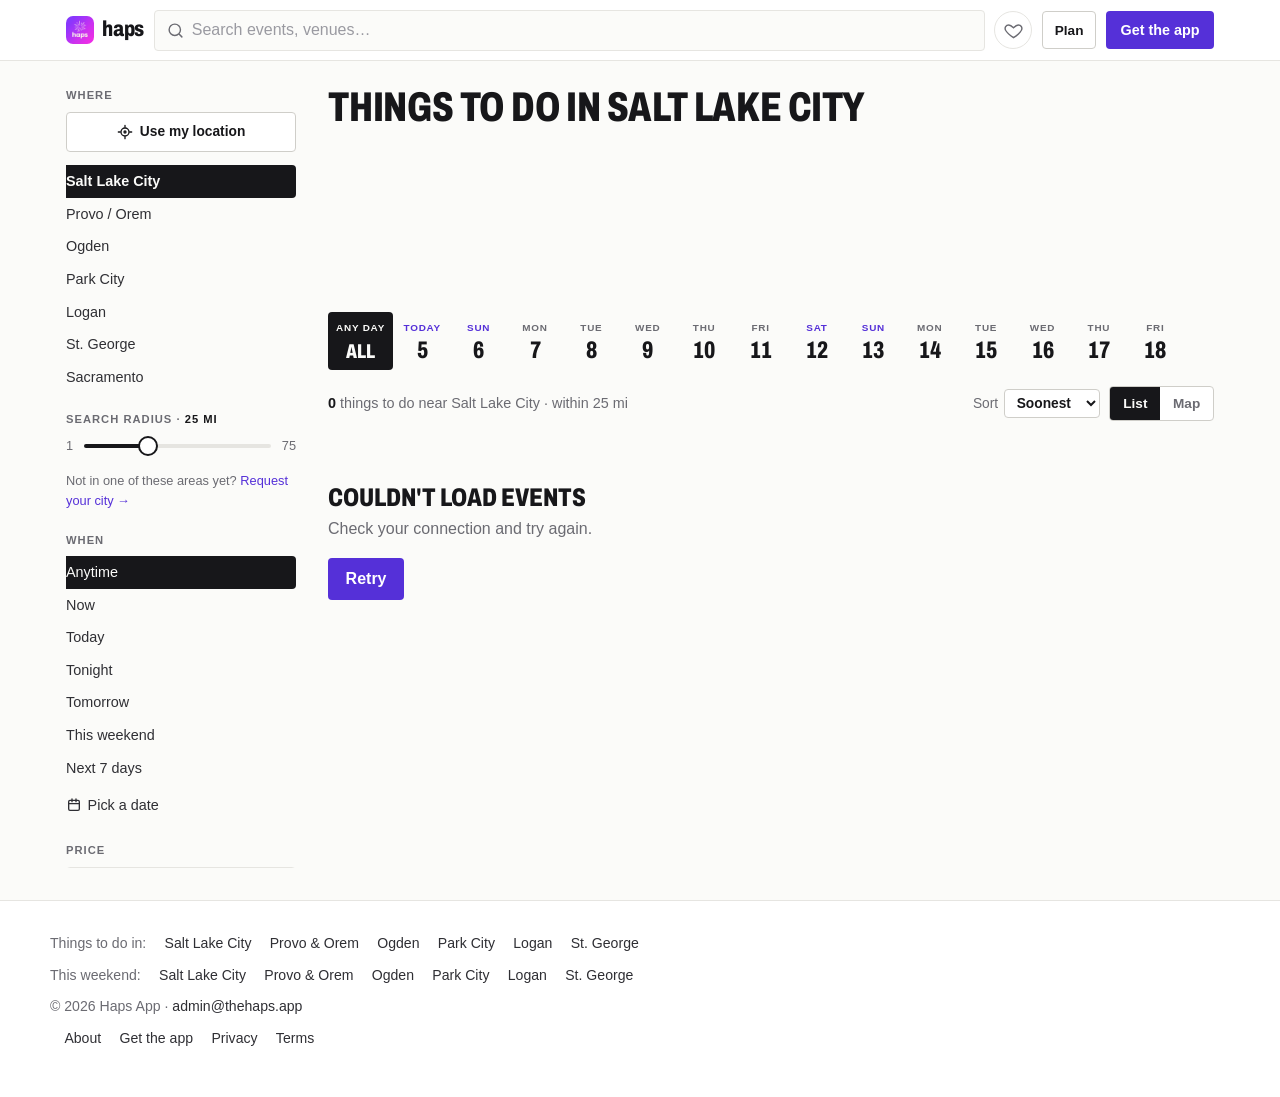
==== commit 503ca89e: "Web pass 2: day-by-day agenda layout - Feed groups events under sticky day headings (Today / Tomorro" ====
--- a/index.html
+++ b/index.html
@@ -42,7 +42,7 @@
 <link rel="preconnect" href="https://fonts.gstatic.com" crossorigin>
 <link rel="stylesheet" href="https://fonts.googleapis.com/css2?family=Archivo:wdth,wght@62..125,600..800&display=swap">
 <link rel="stylesheet" href="/assets/tokens.css?v=1">
-<link rel="stylesheet" href="/events/events.css?v=12">
+<link rel="stylesheet" href="/events/events.css?v=13">
 <script src="/assets/analytics.js"></script>
 </head>
 <body>
@@ -76,12 +76,12 @@
     </div>
   </header>
 
+  <div class="layout">
   <section class="heroband" id="heroband">
-    <h1>What's happening <span id="heroCity">near you</span></h1>
-    <p>Concerts, markets, gallery openings and family days, gathered from local venue and city calendars and updated every day.</p>
+    <h1>Things to do <span id="heroCity">near you</span></h1>
   </section>
 
-  <div class="filterbar" id="filterbar">
+  <div class="filterbar" id="filterbar" aria-label="Filters">
     <div class="pills-row">
       <button class="pill" id="locPill" aria-expanded="false" aria-controls="panelLoc">
         <svg class="ico" viewBox="0 0 24 24" aria-hidden="true"><path d="M12 21s-6-5.3-6-11a6 6 0 0 1 12 0c0 5.7-6 11-6 11z"/><circle cx="12" cy="10" r="2"/></svg><span class="pill-label" id="locLabel">Salt Lake City · 25 mi</span><svg class="caret" viewBox="0 0 24 24" aria-hidden="true" fill="none" stroke="currentColor" stroke-width="2.5" stroke-linecap="round" stroke-linejoin="round"><path d="m6 9 6 6 6-6"/></svg>
@@ -95,6 +95,7 @@
     </div>
 
     <div class="panel" id="panelLoc" hidden aria-label="Location">
+      <h3 class="panel-h rail-only">Where</h3>
       <button class="loc-geo" id="useGeo"><svg class="ico" viewBox="0 0 24 24" aria-hidden="true"><path d="M12 2v3M12 19v3M2 12h3M19 12h3"/><circle cx="12" cy="12" r="6"/><circle cx="12" cy="12" r="1.5"/></svg> Use my location</button>
       <div class="loc-cities" id="cityList"></div>
       <h3 class="panel-h">Search radius · <output id="radiusVal" for="radiusSlider">25 mi</output></h3>
@@ -107,6 +108,7 @@
     </div>
 
     <div class="panel" id="panelTime" hidden aria-label="When">
+      <h3 class="panel-h rail-only">When</h3>
       <div class="chip-wrap" id="timeChips" role="group" aria-label="When">
         <button class="chip is-on" data-when="all">Anytime</button>
         <button class="chip" data-when="now">Now</button>
@@ -131,6 +133,7 @@
   </div>
 
   <main class="content">
+    <div class="daystrip" id="dayStrip" role="group" aria-label="Pick a day"></div>
     <div class="toolbar">
       <p class="result-meta" id="resultMeta">Loading events…</p>
       <div class="toolbar-right">
@@ -141,7 +144,7 @@
           </select>
         </label>
         <div class="view-toggle" role="group" aria-label="View">
-          <button id="viewGrid" class="is-on" aria-pressed="true">Grid</button>
+          <button id="viewGrid" class="is-on" aria-pressed="true">List</button>
           <button id="viewMap" aria-pressed="false">Map</button>
         </div>
       </div>
@@ -160,12 +163,15 @@
     </div>
     <div id="sentinel" aria-hidden="true"></div>
   </main>
-
-  <div class="app-banner" id="appBanner" hidden>
-    <span><strong>Haps for iPhone &amp; Android</strong><span class="ab-long">. Sync your saves and get reminders before things start.</span></span>
-    <a href="/beta">Get the app</a>
-    <button id="bannerClose" aria-label="Dismiss">&times;</button>
   </div>
+
+  <nav class="tabbar" id="tabBar" aria-label="Sections">
+    <button data-tab="events" class="is-on" aria-pressed="true"><svg class="ico" viewBox="0 0 24 24" aria-hidden="true"><rect x="4" y="5" width="16" height="15" rx="2"/><path d="M4 10h16M9 3v4M15 3v4"/></svg>Events</button>
+    <button data-tab="map" aria-pressed="false"><svg class="ico" viewBox="0 0 24 24" aria-hidden="true"><path d="M12 21s-6-5.3-6-11a6 6 0 0 1 12 0c0 5.7-6 11-6 11z"/><circle cx="12" cy="10" r="2"/></svg>Map</button>
+    <button data-tab="saved" aria-pressed="false"><svg class="ico" viewBox="0 0 24 24" aria-hidden="true"><path d="M12 20s-7-4.4-7-10a4 4 0 0 1 7-2.6A4 4 0 0 1 19 10c0 5.6-7 10-7 10z"/></svg>Saved<span class="tab-count" id="tabSavedCount" hidden>0</span></button>
+    <button data-tab="plan" aria-pressed="false"><svg class="ico" viewBox="0 0 24 24" aria-hidden="true"><path d="M9 6h11M9 12h11M9 18h11"/><path d="m3.5 6 1 1 2-2M3.5 12l1 1 2-2M3.5 18l1 1 2-2"/></svg>Plan</button>
+    <a data-tab="app" href="/beta"><svg class="ico" viewBox="0 0 24 24" aria-hidden="true"><rect x="7" y="2.5" width="10" height="19" rx="2"/><path d="M11 18.5h2"/></svg>Get app</a>
+  </nav>
 
   <dialog class="cal-dialog" id="calDialog" aria-label="Pick a date">
     <div class="cal-head">
@@ -230,6 +236,6 @@
   </noscript>
 
   <script src="https://cdn.jsdelivr.net/npm/@supabase/supabase-js@2.112.2"></script>
-  <script src="/events/app.js?v=19"></script>
+  <script src="/events/app.js?v=20"></script>
 </body>
 </html>
--- a/events/events.css
+++ b/events/events.css
@@ -114,31 +114,26 @@
 }
 .auth-signout:hover { background: var(--sunk); color: var(--ink); }
 @media (max-width: 560px) {
-  .brand { font-size: 0; gap: 0; }            /* icon-only brand on phones */
+  /* One row on phones: logo, search, account. Saved / Plan / Get the app
+     move to the bottom tab bar. */
+  .brand { font-size: 0; gap: 0; }
   .brand img { height: 30px; width: 30px; }
-  .getapp-btn { font-size: .84rem; padding: .45rem .7rem; }
-  .topbar-inner { flex-wrap: wrap; row-gap: .5rem; }
-  .searchbox { order: 5; flex: 1 0 100%; padding: .6rem .8rem; }
-  .searchbox svg { width: 19px; height: 19px; }
+  .topbar-inner { padding: .5rem .75rem; gap: .5rem; }
+  .topbar .saved-btn, .topbar .plan-toggle, .topbar .getapp-btn { display: none; }
+  .searchbox { padding: .5rem .7rem; }
   .searchbox input { font-size: 16px; }       /* 16px prevents iOS focus-zoom */
-  .auth-wrap { margin-left: auto; }
-}
-
-/* ---- page heading (was a gradient hero band) ---- */
-.heroband {
-  max-width: var(--maxw); margin: 0 auto; padding: 1.6rem 1rem .9rem;
-}
+}
+
+/* ---- page layout: heading + rail (desktop) + feed ---- */
+.layout { max-width: var(--maxw); margin: 0 auto; }
+.heroband { padding: 1.4rem 1rem .6rem; }
 .heroband h1 {
   margin: 0; color: var(--ink);
   font-family: var(--font-display); font-weight: 800; font-stretch: 72%;
-  font-size: clamp(1.9rem, 5vw, 3rem); line-height: 1; letter-spacing: -.005em;
+  font-size: clamp(1.7rem, 4.6vw, 2.6rem); line-height: 1; letter-spacing: -.005em;
   text-transform: uppercase; text-wrap: balance;
 }
-.heroband p { margin: .5rem 0 0; color: var(--muted); max-width: 58ch; font-size: .98rem; }
-@media (max-width: 560px) {
-  .heroband { padding: 1.1rem 1rem .5rem; }
-  .heroband p { display: none; }
-}
+@media (max-width: 560px) { .heroband { padding: 1rem 1rem .4rem; } }
 
 /* ---- filter bar ---- */
 .filterbar {
@@ -195,7 +190,7 @@
 .chip-free.is-on { background: var(--mark); border-color: var(--ink); color: var(--mark-ink); }
 
 /* ---- content / toolbar ---- */
-.content { max-width: var(--maxw); margin: 0 auto; padding: 1.1rem 1rem 3rem; }
+.content { min-width: 0; padding: .9rem 1rem 3rem; }
 .toolbar { display: flex; align-items: center; justify-content: space-between; gap: .8rem 1rem; flex-wrap: wrap; margin-bottom: 1rem; }
 .result-meta { margin: 0; color: var(--muted); font-size: .9rem; }
 .result-meta strong { color: var(--ink); font-variant-numeric: tabular-nums; }
@@ -285,25 +280,6 @@
 }
 .dt-badges .tag.t-free, .dt-badges .tag.t-feat { background: var(--mark); color: var(--mark-ink); border-color: var(--mark); font-weight: 600; }
 .dt-badges .tag.t-age { color: var(--danger); border-color: currentColor; }
-
-/* promo card (in the grid) */
-.card-promo {
-  background: var(--surface); border: 1px solid var(--line); border-radius: var(--r-md);
-  display: flex; flex-direction: column;
-  align-items: flex-start; justify-content: center; gap: .55rem; padding: 1.4rem 1.3rem;
-  cursor: default;
-}
-.card-promo h3 {
-  margin: 0; color: var(--ink);
-  font-family: var(--font-display); font-weight: 800; font-stretch: 75%;
-  font-size: 1.5rem; line-height: 1.05; text-transform: uppercase;
-}
-.card-promo p { margin: 0; color: var(--muted); font-size: .92rem; }
-.card-promo a {
-  background: var(--brand); color: #fff; font-weight: 600; font-size: .9rem;
-  padding: .5rem .9rem; border-radius: var(--r-sm); margin-top: .3rem;
-}
-.card-promo a:hover { background: var(--brand-hover); }
 
 /* skeletons */
 .sk { pointer-events: none; }
@@ -344,22 +320,185 @@
 .load-more-btn:hover { background: var(--ink); color: var(--paper); }
 #sentinel { height: 1px; }
 
-/* ---- app banner ---- */
-.app-banner {
-  position: fixed; left: 50%; transform: translateX(-50%); bottom: calc(.9rem + env(safe-area-inset-bottom, 0px)); z-index: 45;
-  width: min(94vw, 600px);
-  background: var(--ink); color: var(--paper); border-radius: var(--r-md);
-  display: flex; align-items: center; gap: .8rem; padding: .6rem .7rem .6rem 1rem;
-  box-shadow: 0 8px 24px rgba(23,23,26,.25); font-size: .88rem;
-}
-.app-banner span { flex: 1 1 auto; min-width: 0; color: #c9c9cc; }
-.app-banner strong { color: var(--paper); }
-.app-banner a {
-  flex: 0 0 auto; background: var(--paper); color: var(--ink); font-weight: 600;
-  padding: .42rem .8rem; border-radius: var(--r-sm); font-size: .85rem; white-space: nowrap;
-}
-.app-banner button { flex: 0 0 auto; border: 0; background: none; color: #a8a8ad; font-size: 1.25rem; line-height: 1; padding: .2rem; }
-@media (max-width: 560px) { .app-banner { font-size: .82rem; } .app-banner .ab-long { display: none; } }
+/* ---- day strip ---- */
+.daystrip {
+  display: flex; gap: 2px; overflow-x: auto; scrollbar-width: none;
+  margin: 0 -1rem .9rem; padding: 0 1rem .1rem; scroll-padding-left: 1rem;
+}
+.daystrip::-webkit-scrollbar { display: none; }
+.ds-day {
+  flex: 0 0 auto; display: grid; justify-items: center; gap: .2rem; min-width: 3.4rem;
+  border: 0; background: none; border-radius: var(--r-sm); padding: .45rem .5rem .5rem; color: var(--muted);
+}
+.ds-day small { font-size: .62rem; font-weight: 600; letter-spacing: .08em; text-transform: uppercase; white-space: nowrap; }
+.ds-day b {
+  font-family: var(--font-display); font-weight: 800; font-stretch: 70%;
+  font-size: 1.5rem; line-height: 1; color: var(--ink); font-variant-numeric: tabular-nums;
+}
+.ds-day.ds-all b { font-size: 1.25rem; padding-top: .12rem; text-transform: uppercase; }
+.ds-day:hover { background: var(--sunk); }
+.ds-day.is-wknd small { color: var(--brand); }
+.ds-day.is-on { background: var(--ink); color: var(--paper); }
+.ds-day.is-on b, .ds-day.is-on small { color: var(--paper); }
+.saved-view .daystrip { display: none; }
+
+/* ---- agenda feed ---- */
+.agenda { display: grid; gap: 2rem; }
+.day { display: grid; gap: .9rem; min-width: 0; }
+.dayhead {
+  display: flex; align-items: baseline; flex-wrap: wrap; gap: .2rem .7rem;
+  padding-bottom: .45rem; border-bottom: 2px solid var(--ink);
+  position: sticky; top: calc(var(--topbar-h, 57px) + var(--filterbar-h, 0px)); z-index: 5; background: var(--paper);
+  padding-top: .4rem;
+}
+.dayhead h2 {
+  margin: 0; color: var(--ink);
+  font-family: var(--font-display); font-weight: 800; font-stretch: 72%;
+  font-size: 1.75rem; line-height: 1; text-transform: uppercase;
+}
+.dh-date { color: var(--text); font-weight: 600; font-size: .9rem; }
+.dh-tag {
+  background: var(--mark); color: var(--mark-ink); font-weight: 700; font-size: .62rem;
+  letter-spacing: .08em; text-transform: uppercase; padding: .15rem .4rem; border-radius: var(--r-sm); align-self: center;
+}
+.dh-count { margin-left: auto; color: var(--muted); font-size: .8rem; font-variant-numeric: tabular-nums; }
+
+.picks { display: grid; grid-template-columns: 1.35fr 1fr 1fr; gap: 1.1rem; }
+.picks .card:first-child .card-media { aspect-ratio: 16 / 10; }
+.picks .card .card-media { aspect-ratio: 4 / 3; }
+.picks .card:first-child .card-title { font-size: 1.12rem; }
+.picks .date-badge { display: none; }
+.picks .card-tags { display: none; }
+
+.rows { display: grid; border-top: 1px solid var(--line); }
+.picks + .rows { margin-top: .2rem; }
+.card-row {
+  display: grid; grid-template-columns: 3.6rem 6rem minmax(0, 1fr) auto; gap: .9rem; align-items: center;
+  padding: .7rem 0; border-bottom: 1px solid var(--line);
+}
+.card-row:hover .card-title { text-decoration: underline; text-decoration-thickness: 1px; text-underline-offset: 3px; }
+.row-time {
+  font-family: var(--font-display); font-weight: 700; font-stretch: 80%;
+  font-size: 1.1rem; line-height: 1; color: var(--ink); font-variant-numeric: tabular-nums; white-space: nowrap;
+}
+.row-time small { display: block; margin-top: .2rem; font: 600 .62rem/1 var(--font-body); letter-spacing: .08em; text-transform: uppercase; color: var(--muted); }
+.card-row .card-media { aspect-ratio: 3 / 2; border-radius: var(--r-sm); width: 100%; }
+.card-row .card-media img { transition: none; }
+.card-row:hover .card-media img { transform: none; }
+.row-body { min-width: 0; display: grid; gap: .2rem; }
+.card-row .card-title { font-size: .98rem; -webkit-line-clamp: 2; }
+.row-flag {
+  display: inline-block; vertical-align: .12em; margin-right: .4rem;
+  background: var(--mark); color: var(--mark-ink); font-size: .6rem; font-weight: 700;
+  letter-spacing: .08em; text-transform: uppercase; padding: .12rem .35rem; border-radius: var(--r-sm);
+}
+.row-meta {
+  margin: 0; color: var(--muted); font-size: .84rem;
+  white-space: nowrap; overflow: hidden; text-overflow: ellipsis;
+}
+.row-meta i { font-style: normal; margin: 0 .4rem; color: var(--faint); }
+.card-row .heart-btn { position: static; border: 1px solid var(--line); }
+.card-row.sk .sk-line + .sk-line { margin-top: .4rem; }
+
+.inline-app {
+  display: flex; align-items: center; justify-content: space-between; gap: .6rem 1rem; flex-wrap: wrap;
+  padding: .9rem 1rem; border: 1px solid var(--line); border-radius: var(--r-md); background: var(--surface);
+}
+.grid .inline-app { grid-column: 1 / -1; }
+.inline-app p { margin: 0; flex: 1 1 260px; color: var(--muted); font-size: .9rem; }
+.inline-app strong { color: var(--ink); }
+.inline-app a { background: var(--brand); color: #fff; font-weight: 600; font-size: .88rem; padding: .48rem .9rem; border-radius: var(--r-sm); white-space: nowrap; }
+.inline-app a:hover { background: var(--brand-hover); }
+
+@media (max-width: 760px) {
+  .picks {
+    grid-template-columns: none; grid-auto-flow: column; grid-auto-columns: 78%;
+    overflow-x: auto; scroll-snap-type: x mandatory; scrollbar-width: none;
+    margin: 0 -1rem; padding: 0 1rem; scroll-padding-left: 1rem;
+  }
+  .picks::-webkit-scrollbar { display: none; }
+  .picks .card { scroll-snap-align: start; }
+  .picks .card .card-media, .picks .card:first-child .card-media { aspect-ratio: 16 / 10; }
+}
+@media (max-width: 560px) {
+  .card-row { grid-template-columns: 2.9rem 4rem minmax(0, 1fr) auto; gap: .7rem; padding: .6rem 0; }
+  .card-row .card-media { aspect-ratio: 1; }
+  .row-time { font-size: 1rem; }
+  .card-row .card-title { font-size: .92rem; }
+  .row-meta { font-size: .78rem; }
+  .row-meta .m-cat { display: none; }
+  .row-meta .m-cat + i { display: none; }
+  .card-row .heart-btn { width: 32px; height: 32px; }
+  .dayhead h2 { font-size: 1.5rem; }
+  .toolbar .view-toggle { display: none; }
+  .agenda { gap: 1.6rem; }
+}
+
+/* ---- desktop: filters become a left rail ---- */
+.rail-only { display: none; }
+@media (min-width: 1024px) {
+  .layout {
+    display: grid; grid-template-columns: 230px minmax(0, 1fr); column-gap: 2rem;
+    grid-template-areas: "rail head" "rail main"; padding: 0 1rem; align-items: start;
+  }
+  .saved-view .layout { grid-template-columns: minmax(0, 1fr); grid-template-areas: "head" "main"; }
+  .heroband { grid-area: head; padding: 1.6rem 0 .8rem; }
+  .content { grid-area: main; padding: 0 0 3rem; }
+  .filterbar {
+    grid-area: rail; position: sticky; top: calc(var(--topbar-h, 57px) + 1rem);
+    max-height: calc(100vh - var(--topbar-h, 57px) - 2rem); overflow-y: auto; scrollbar-width: thin;
+    background: none; border: 0; padding: 1.6rem 0 1rem; margin-top: 0;
+  }
+  .filterbar .pills-row { display: none; }
+  .filterbar .panel, .filterbar .panel[hidden] {
+    display: block !important; max-width: none; max-height: none; overflow: visible;
+    margin: 0 0 1.3rem; padding: 0; border: 0;
+  }
+  .rail-only { display: block; }
+  .filterbar .panel-h { margin: 1.1rem 0 .45rem; }
+  .filterbar .panel-h:first-child { margin-top: 0; }
+  .filterbar .loc-cities { grid-template-columns: 1fr; gap: 0; }
+  .filterbar .loc-city, .filterbar .chip-cat, #timeChips .chip {
+    border: 0; background: none; border-radius: var(--r-sm); text-align: left;
+    padding: .32rem .5rem; margin-left: -.5rem; font-size: .9rem; width: calc(100% + .5rem);
+  }
+  .filterbar .loc-city:hover, .filterbar .chip-cat:hover, #timeChips .chip:hover { background: var(--sunk); }
+  .filterbar .loc-city.is-on, .filterbar .chip-cat.is-on, #timeChips .chip.is-on { background: var(--ink); color: var(--paper); }
+  .filterbar .chip-wrap { flex-direction: column; flex-wrap: nowrap; gap: 0; padding: 0; }
+  .filterbar #dateChip { margin-top: .3rem; }
+  .filterbar .loc-geo { width: 100%; justify-content: center; font-size: .86rem; }
+  .filterbar .loc-radius { max-width: none; }
+  .filterbar .loc-note { font-size: .8rem; }
+  .dayhead { top: var(--topbar-h, 57px); }
+}
+
+/* ---- phone tab bar ---- */
+.tabbar { display: none; }
+@media (max-width: 560px) {
+  .tabbar {
+    position: fixed; left: 0; right: 0; bottom: 0; z-index: 45;
+    display: grid; grid-template-columns: repeat(5, 1fr);
+    background: var(--surface); border-top: 1px solid var(--line);
+    padding: .35rem max(.25rem, env(safe-area-inset-right, 0px)) calc(.4rem + env(safe-area-inset-bottom, 0px)) max(.25rem, env(safe-area-inset-left, 0px));
+  }
+  .tabbar > * {
+    position: relative; display: grid; justify-items: center; gap: .15rem;
+    border: 0; background: none; padding: .3rem 0; color: var(--muted);
+    font-size: .66rem; font-weight: 600; text-decoration: none;
+  }
+  .tabbar .ico { width: 21px; height: 21px; stroke-width: 1.8; }
+  .tabbar .is-on { color: var(--ink); }
+  .tabbar .is-on .ico { stroke-width: 2.3; }
+  .tabbar [data-tab="app"] { color: var(--brand); }
+  .tab-count {
+    position: absolute; top: 0; left: calc(50% + 6px); min-width: 16px; height: 16px; padding: 0 4px;
+    background: var(--brand); color: #fff; font-size: .6rem; font-weight: 700; border-radius: 999px;
+    display: flex; align-items: center; justify-content: center;
+  }
+  .footer { padding-bottom: 6rem; }
+  .toast { bottom: calc(5rem + env(safe-area-inset-bottom, 0px)); }
+  body .plan-bar { bottom: calc(4.6rem + env(safe-area-inset-bottom, 0px)); }
+}
 
 /* ---- dialogs ---- */
 dialog { border: 0; padding: 0; background: none; max-width: none; max-height: none; }
@@ -517,7 +656,7 @@
 }
 
 /* ---- footer ---- */
-.footer { border-top: 1px solid var(--line); margin-top: 2rem; padding: 2rem 1.25rem 5.5rem; color: var(--muted); font-size: .88rem; background: var(--surface); }
+.footer { border-top: 1px solid var(--line); margin-top: 2rem; padding: 2rem 1.25rem 3rem; color: var(--muted); font-size: .88rem; background: var(--surface); }
 .footer .inner { max-width: var(--maxw); margin: 0 auto; display: flex; flex-wrap: wrap; gap: .6rem 1.25rem; align-items: flex-start; justify-content: space-between; flex-direction: column; }
 .footer a { color: var(--text); font-weight: 500; }
 .footer .links a { margin-left: .9rem; }
